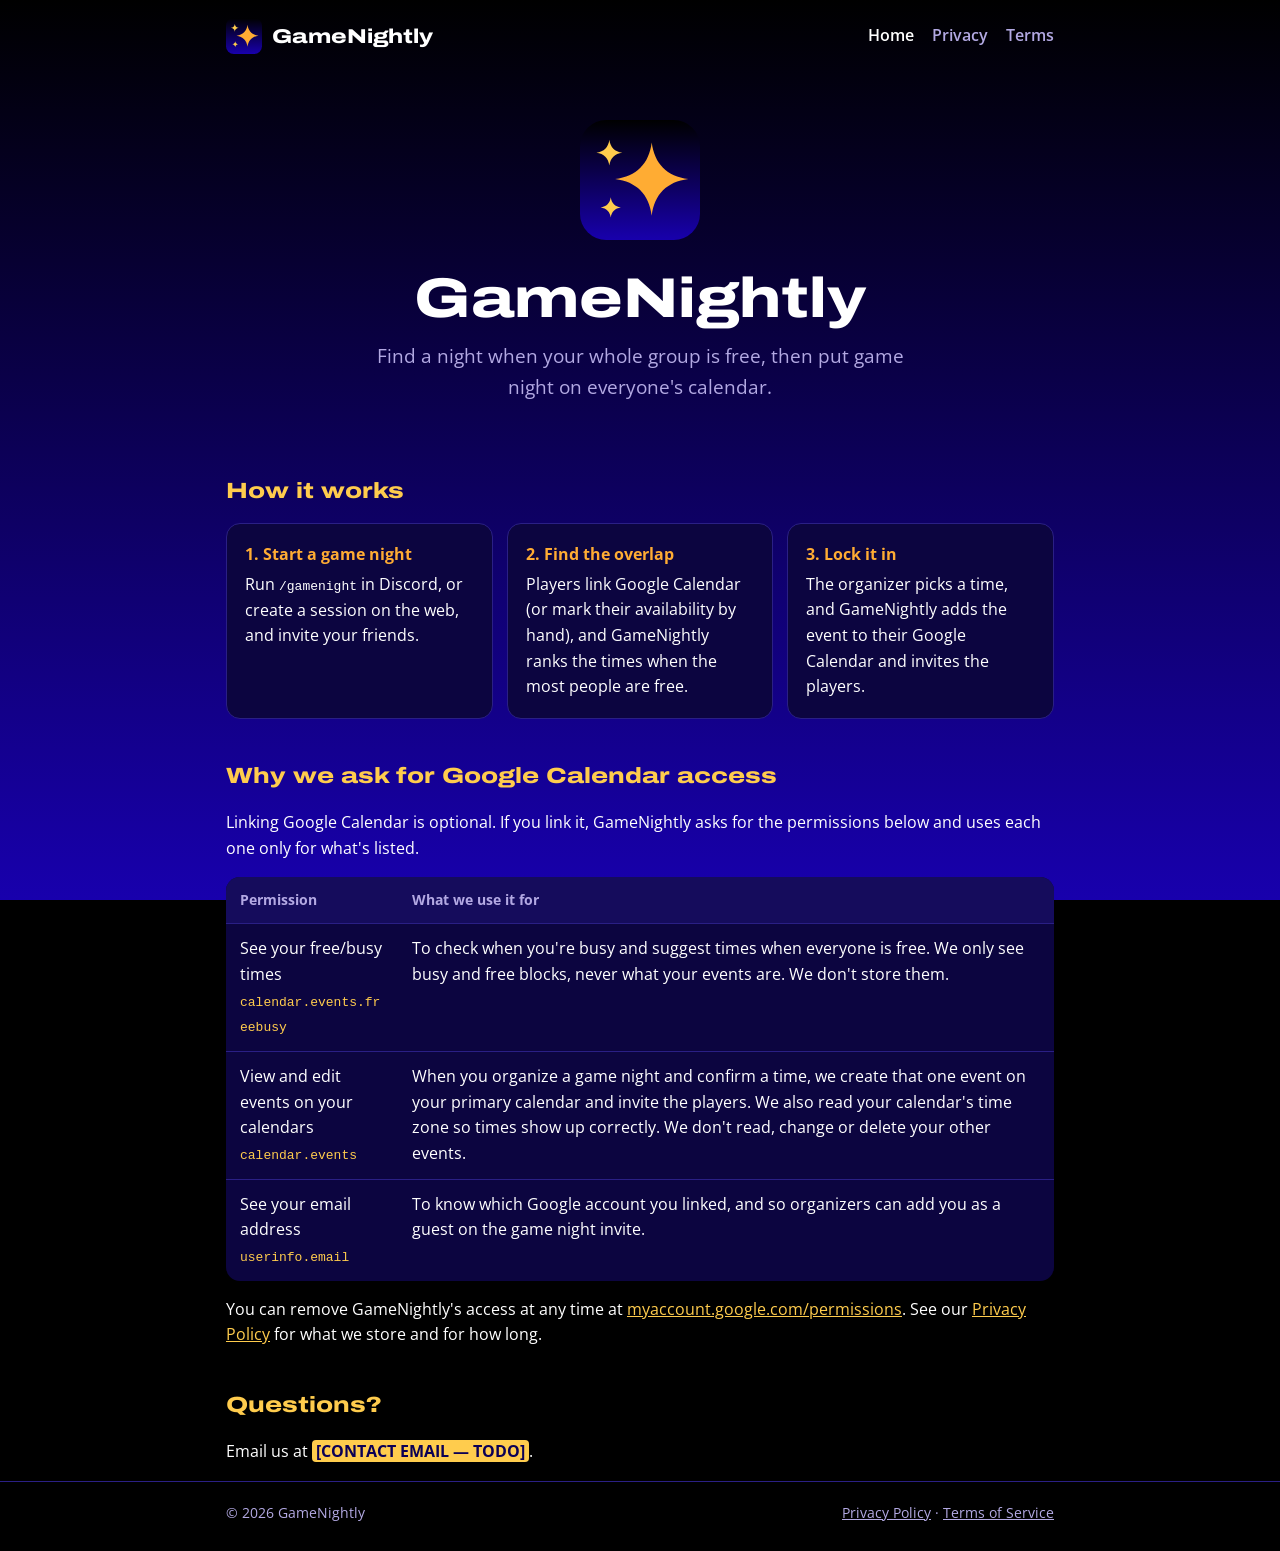
==== index.html @ 2a44a175 "GameNightly public site: homepage, privacy policy, terms, logo Addresses ryanhockstad/gamenight#2, #" ====
<!doctype html>
<html lang="en">
<head>
  <meta charset="utf-8" />
  <meta name="viewport" content="width=device-width, initial-scale=1" />
  <title>GameNightly</title>
  <meta name="description" content="GameNightly finds a night your group is free and puts game night on everyone's calendar." />
  <link rel="icon" type="image/svg+xml" href="favicon.svg" />
  <link rel="preconnect" href="https://fonts.googleapis.com" />
  <link rel="preconnect" href="https://fonts.gstatic.com" crossorigin />
  <link href="https://fonts.googleapis.com/css2?family=Archivo:wdth,wght@125,800&family=Open+Sans:wght@400;600;700&display=swap" rel="stylesheet" />
  <link rel="stylesheet" href="styles.css" />
</head>
<body>
  <header class="site-header">
    <div class="wrap">
      <a class="brand" href="./"><img src="assets/logo.svg" alt="" /><span>GameNightly</span></a>
      <nav><a href="./" aria-current="page">Home</a><a href="privacy.html">Privacy</a><a href="terms.html">Terms</a></nav>
    </div>
  </header>

  <main class="wrap">
    <div class="hero">
      <img src="assets/logo.svg" alt="GameNightly logo" />
      <h1>GameNightly</h1>
      <p>Find a night when your whole group is free, then put game night on everyone's calendar.</p>
    </div>

    <section>
      <h2>How it works</h2>
      <ol class="steps">
        <li><b>1. Start a game night</b>Run <code>/gamenight</code> in Discord, or create a session on the web, and invite your friends.</li>
        <li><b>2. Find the overlap</b>Players link Google Calendar (or mark their availability by hand), and GameNightly ranks the times when the most people are free.</li>
        <li><b>3. Lock it in</b>The organizer picks a time, and GameNightly adds the event to their Google Calendar and invites the players.</li>
      </ol>
    </section>

    <section>
      <h2>Why we ask for Google Calendar access</h2>
      <p>Linking Google Calendar is optional. If you link it, GameNightly asks for the permissions below and uses each one only for what's listed.</p>
      <table class="scopes">
        <thead><tr><th>Permission</th><th>What we use it for</th></tr></thead>
        <tbody>
          <tr>
            <td>See your free/busy times<br /><code>calendar.events.freebusy</code></td>
            <td>To check when you're busy and suggest times when everyone is free. We only see busy and free blocks, never what your events are. We don't store them.</td>
          </tr>
          <tr>
            <td>View and edit events on your calendars<br /><code>calendar.events</code></td>
            <td>When you organize a game night and confirm a time, we create that one event on your primary calendar and invite the players. We also read your calendar's time zone so times show up correctly. We don't read, change or delete your other events.</td>
          </tr>
          <tr>
            <td>See your email address<br /><code>userinfo.email</code></td>
            <td>To know which Google account you linked, and so organizers can add you as a guest on the game night invite.</td>
          </tr>
        </tbody>
      </table>
      <p>You can remove GameNightly's access at any time at <a href="https://myaccount.google.com/permissions">myaccount.google.com/permissions</a>. See our <a href="privacy.html">Privacy Policy</a> for what we store and for how long.</p>
    </section>

    <section>
      <h2>Questions?</h2>
      <p>Email us at <span class="todo">[CONTACT EMAIL — TODO]</span>.</p>
    </section>
  </main>

  <footer class="site-footer">
    <div class="wrap">
      <span>© 2026 GameNightly</span>
      <span><a href="privacy.html">Privacy Policy</a> · <a href="terms.html">Terms of Service</a></span>
    </div>
  </footer>
</body>
</html>
---- styles.css ----
/* Brand tokens match gamenight/web/src/styles.css (GameNightly web app). */
:root {
  --night-top: #000000;
  --night-bottom: #1800ad;
  --purple: #8c52ff;
  --orange: #ffac33;
  --yellow: #ffcc4d;
  --surface: #0c0540;
  --surface-2: #150c5c;
  --border: #2a1f85;
  --text: #ffffff;
  --muted: #b3a9e3;
  --ink: #0c0055;
  --radius: 14px;
  --font-display: "Archivo", "Arial Black", sans-serif;
  --font-body: "Open Sans", ui-sans-serif, system-ui, -apple-system, "Segoe UI", sans-serif;

  color-scheme: dark;
  font-family: var(--font-body);
  color: var(--text);
  line-height: 1.6;
  -webkit-font-smoothing: antialiased;
}

* { box-sizing: border-box; }

body {
  margin: 0;
  min-height: 100vh;
  display: flex;
  flex-direction: column;
  background: linear-gradient(180deg, var(--night-top) 0%, var(--night-bottom) 100%) fixed;
  background-color: var(--night-top);
}

a { color: var(--yellow); }
a:hover { color: var(--orange); }

.wrap { width: 100%; max-width: 860px; margin: 0 auto; padding: 0 16px; }

/* Header / footer */
.site-header { padding: 18px 0; }
.site-header .wrap { display: flex; align-items: center; justify-content: space-between; gap: 16px; flex-wrap: wrap; }
.brand { display: flex; align-items: center; gap: 10px; text-decoration: none; color: var(--text); }
.brand img { width: 36px; height: 36px; }
.brand span, h1, h2 { font-family: var(--font-display); font-stretch: 125%; font-weight: 800; }
.brand span { font-size: 20px; }
nav { display: flex; gap: 18px; }
nav a { color: var(--muted); text-decoration: none; font-weight: 600; }
nav a:hover, nav a[aria-current="page"] { color: var(--text); }

main { flex: 1; padding-bottom: 48px; }

.site-footer { border-top: 1px solid var(--border); padding: 20px 0 28px; color: var(--muted); font-size: 14px; }
.site-footer .wrap { display: flex; justify-content: space-between; gap: 12px; flex-wrap: wrap; }
.site-footer a { color: var(--muted); }

/* Home */
.hero { text-align: center; padding: 48px 0 32px; }
.hero img { width: 120px; height: 120px; }
.hero h1 { font-size: clamp(34px, 8vw, 56px); line-height: 1.1; margin: 20px 0 12px; }
.hero p { font-size: 19px; color: var(--muted); max-width: 560px; margin: 0 auto; }

section { margin-top: 40px; }
h2 { font-size: 22px; margin: 0 0 14px; color: var(--yellow); }

.steps { list-style: none; padding: 0; margin: 0; display: grid; grid-template-columns: 1fr; gap: 14px; }
@media (min-width: 720px) { .steps { grid-template-columns: repeat(3, 1fr); } }
.steps li, .card { background: var(--surface); border: 1px solid var(--border); border-radius: var(--radius); padding: 18px; }
.steps b { display: block; color: var(--orange); margin-bottom: 4px; }

.scopes { width: 100%; border-collapse: collapse; background: var(--surface); border-radius: var(--radius); overflow: hidden; }
.scopes th, .scopes td { text-align: left; vertical-align: top; padding: 12px 14px; border-bottom: 1px solid var(--border); }
.scopes th { background: var(--surface-2); font-size: 14px; color: var(--muted); }
.scopes tr:last-child td { border-bottom: 0; }
.scopes code { font-size: 13px; color: var(--yellow); overflow-wrap: anywhere; }

@media (max-width: 600px) {
  .scopes thead { display: none; }
  .scopes tr { display: block; border-bottom: 1px solid var(--border); }
  .scopes td { display: block; border: 0; padding: 6px 14px; }
  .scopes td:first-child { padding-top: 14px; }
  .scopes td:last-child { padding-bottom: 14px; }
}

/* Legal pages */
.doc h1 { font-size: clamp(28px, 6vw, 40px); margin: 28px 0 4px; }
.doc .meta { color: var(--muted); margin: 0 0 24px; }
.doc h2 { font-size: 19px; margin-top: 32px; }
.doc li { margin-bottom: 6px; }
.callout { background: var(--surface-2); border-left: 4px solid var(--orange); border-radius: 8px; padding: 14px 16px; }
.todo { background: var(--yellow); color: var(--ink); padding: 0 4px; border-radius: 4px; font-weight: 700; }
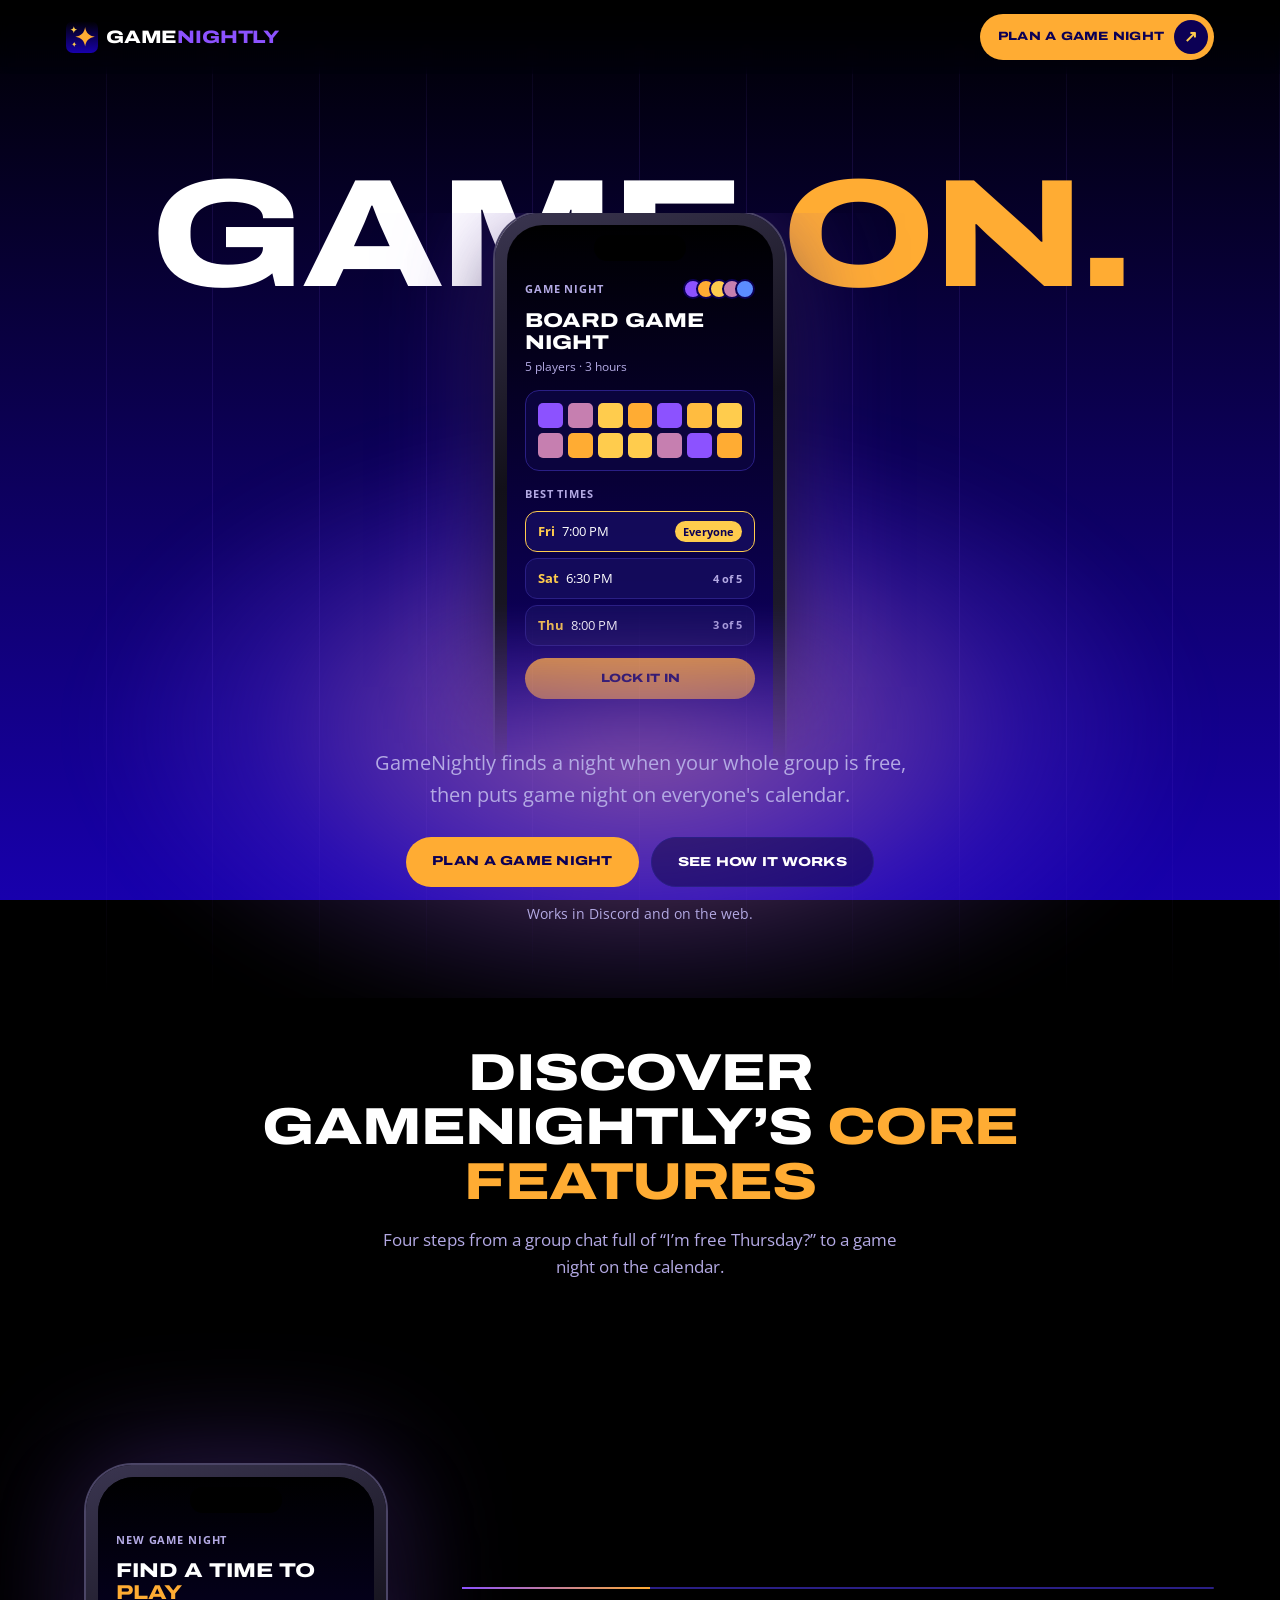
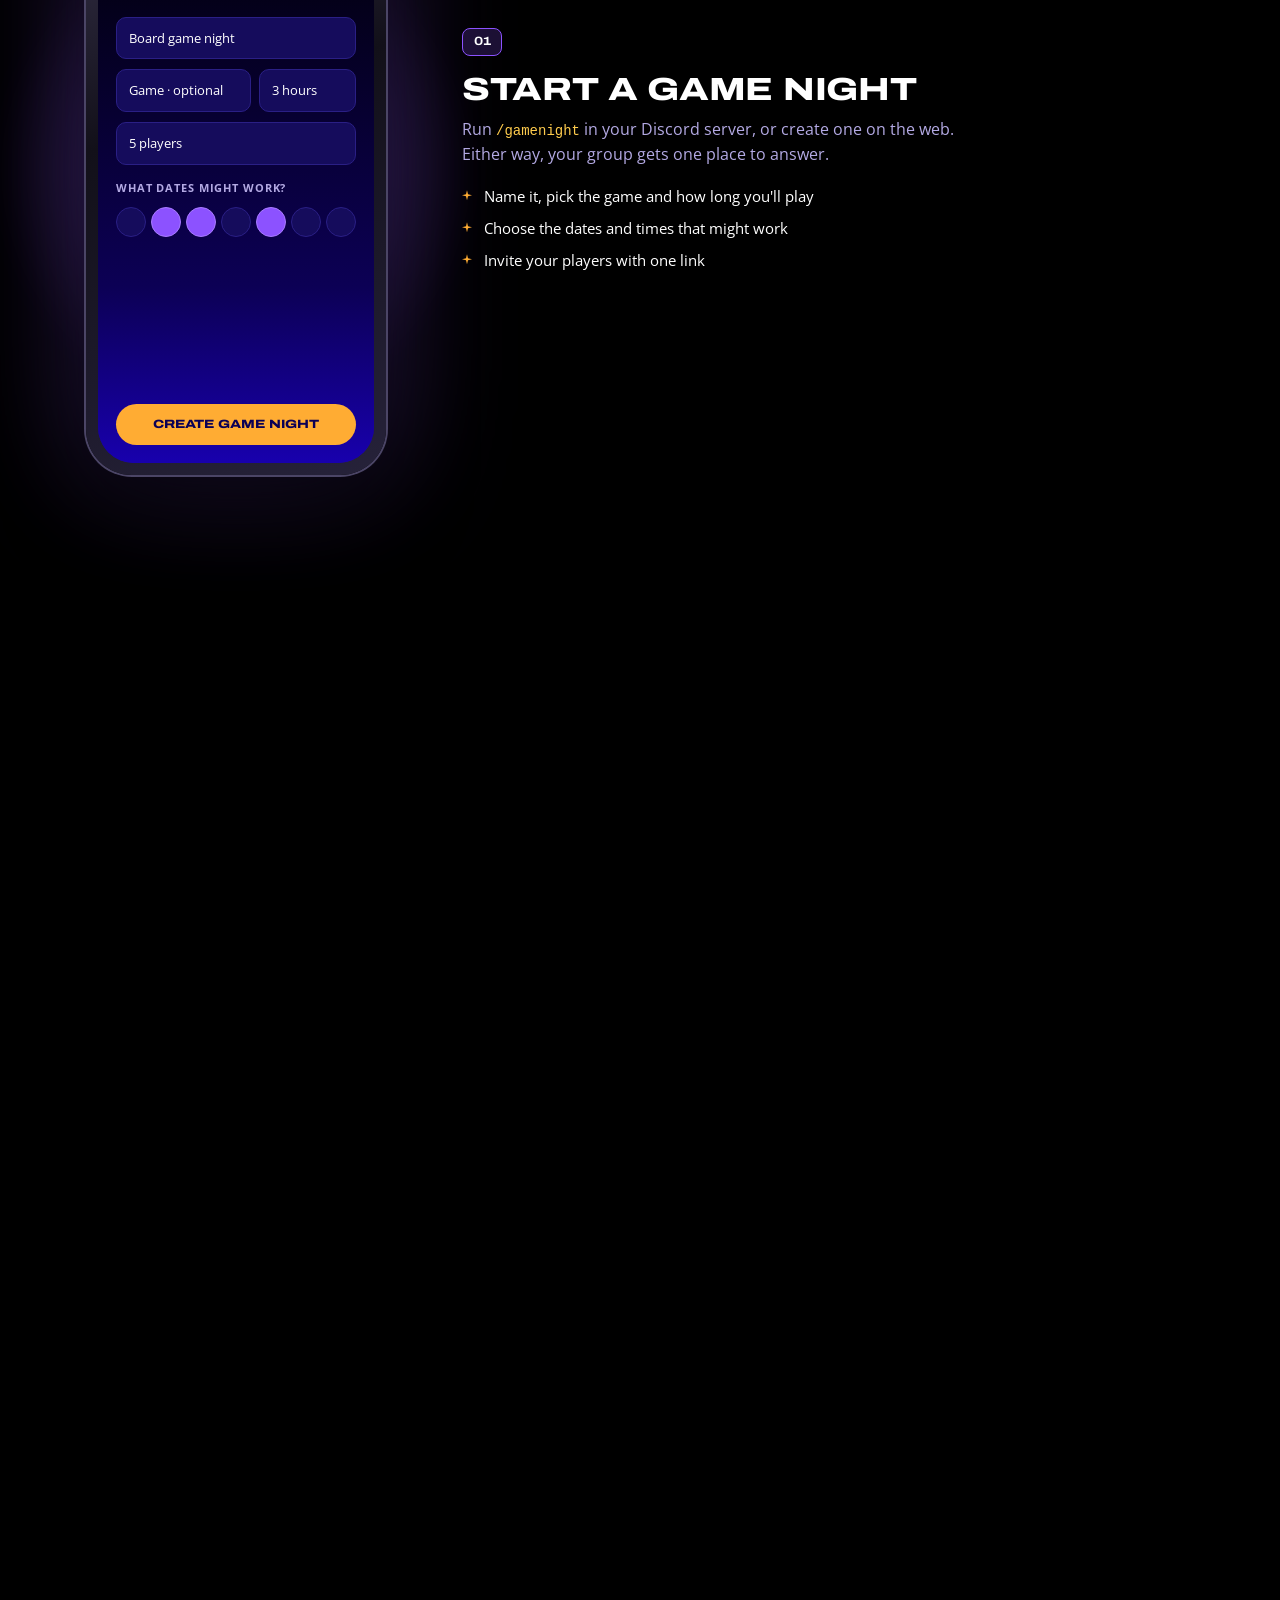
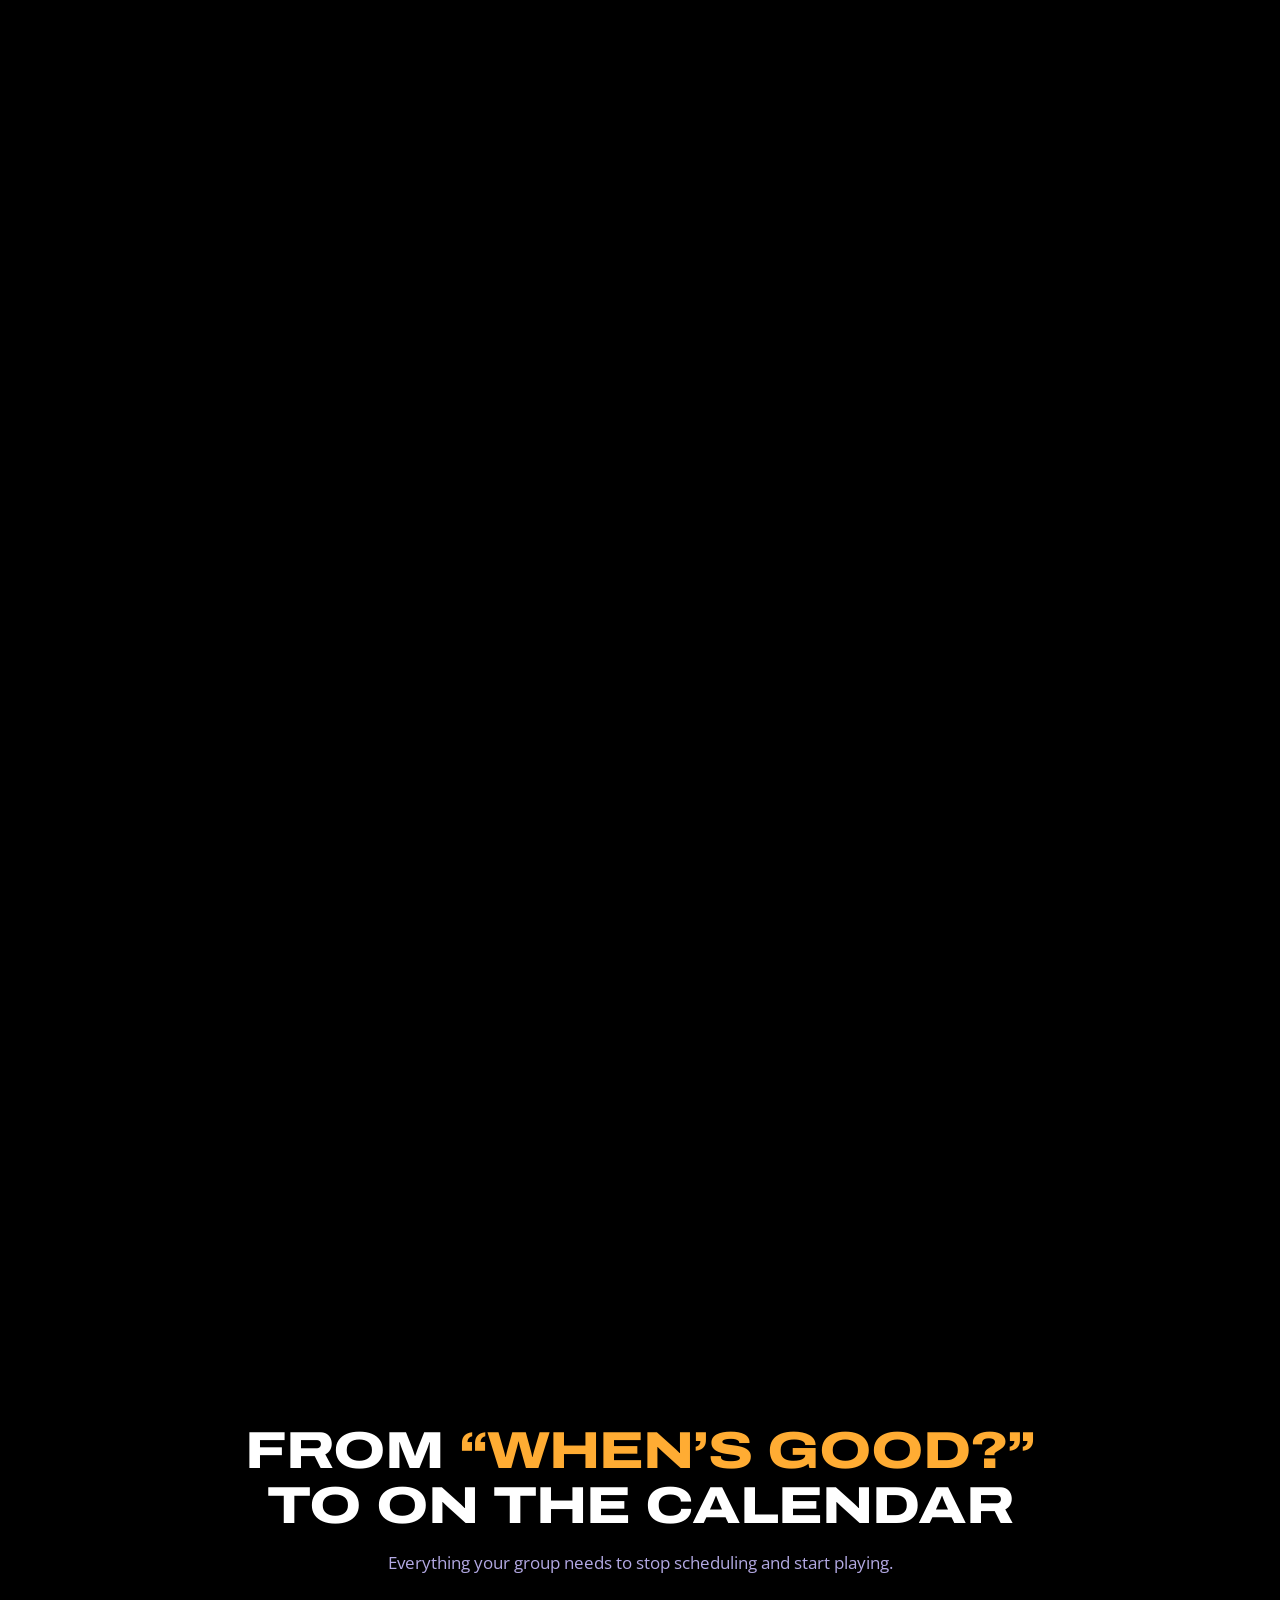
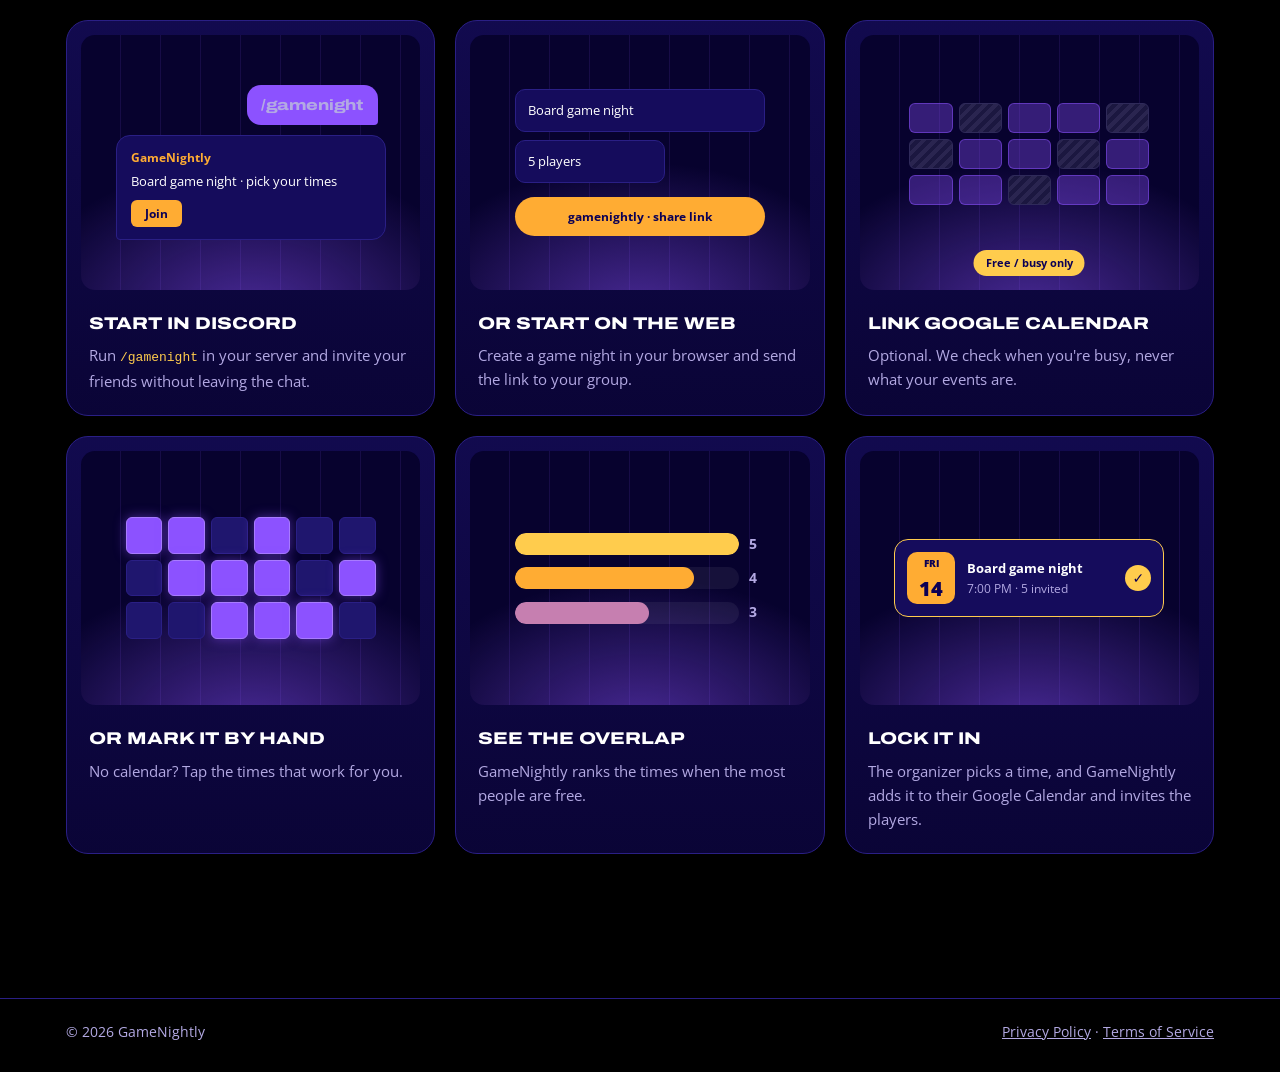
==== commit 4557d0bb: "Redesign homepage after the Novawell template Hero with a scroll-linked phone mockup, a pinned core-" ====
--- a/index.html
+++ b/index.html
@@ -10,65 +10,314 @@
   <link rel="preconnect" href="https://fonts.gstatic.com" crossorigin />
   <link href="https://fonts.googleapis.com/css2?family=Archivo:wdth,wght@125,800&family=Open+Sans:wght@400;600;700&display=swap" rel="stylesheet" />
   <link rel="stylesheet" href="styles.css" />
+  <link rel="stylesheet" href="home.css" />
 </head>
-<body>
-  <header class="site-header">
-    <div class="wrap">
-      <a class="brand" href="./"><img src="assets/logo.svg" alt="" /><span>GameNightly</span></a>
-      <nav><a href="./" aria-current="page">Home</a><a href="privacy.html">Privacy</a><a href="terms.html">Terms</a></nav>
+<body class="home">
+  <header class="home-header">
+    <div class="home-wrap">
+      <a class="home-brand" href="./" aria-label="GameNightly home">
+        <img src="assets/logo.svg" alt="" />
+        <span>Game<span class="brand-night">Nightly</span></span>
+      </a>
+      <a class="cta" href="https://gamenightly.aaglidd.workers.dev">
+        Plan a game night
+        <span class="cta-arrow" aria-hidden="true">↗</span>
+      </a>
     </div>
   </header>
 
-  <main class="wrap">
-    <div class="hero">
-      <img src="assets/logo.svg" alt="GameNightly logo" />
-      <h1>GameNightly</h1>
-      <p>Find a night when your whole group is free, then put game night on everyone's calendar.</p>
-    </div>
-
-    <section>
-      <h2>How it works</h2>
-      <ol class="steps">
-        <li><b>1. Start a game night</b>Run <code>/gamenight</code> in Discord, or create a session on the web, and invite your friends.</li>
-        <li><b>2. Find the overlap</b>Players link Google Calendar (or mark their availability by hand), and GameNightly ranks the times when the most people are free.</li>
-        <li><b>3. Lock it in</b>The organizer picks a time, and GameNightly adds the event to their Google Calendar and invites the players.</li>
-      </ol>
+  <main>
+    <!-- Hero -->
+    <section class="hero" aria-labelledby="hero-title">
+      <div class="hero-lines" aria-hidden="true"></div>
+      <div class="hero-glow" aria-hidden="true"></div>
+
+      <h1 id="hero-title" class="hero-title">Game <span>On.</span></h1>
+
+      <div class="phone-stage">
+        <div class="phone" role="img" aria-label="GameNightly on a phone, showing the best times for a game night ranked by who's free">
+          <div class="phone-notch"></div>
+          <div class="phone-screen">
+            <div class="app-top">
+              <span class="app-kicker">Game night</span>
+              <span class="app-avatars"><i></i><i></i><i></i><i></i><i></i></span>
+            </div>
+            <p class="app-title">Board game night</p>
+            <p class="app-sub">5 players · 3 hours</p>
+
+            <div class="app-heat">
+              <span style="--c:#8c52ff"></span><span style="--c:#c67fb0"></span><span style="--c:#ffcc4d"></span><span style="--c:#ffac33"></span><span style="--c:#8c52ff"></span><span style="--c:#ffbc40"></span><span style="--c:#ffcc4d"></span>
+              <span style="--c:#c67fb0"></span><span style="--c:#ffac33"></span><span style="--c:#ffcc4d"></span><span style="--c:#ffcc4d"></span><span style="--c:#c67fb0"></span><span style="--c:#8c52ff"></span><span style="--c:#ffac33"></span>
+            </div>
+
+            <p class="app-label">Best times</p>
+            <ul class="app-times">
+              <li class="best"><span><b>Fri</b> 7:00 PM</span><em>Everyone</em></li>
+              <li><span><b>Sat</b> 6:30 PM</span><em>4 of 5</em></li>
+              <li><span><b>Thu</b> 8:00 PM</span><em>3 of 5</em></li>
+            </ul>
+            <span class="app-btn">Lock it in</span>
+          </div>
+        </div>
+      </div>
+
+      <div class="hero-copy">
+        <p>GameNightly finds a night when your whole group is free, then puts game night on everyone's calendar.</p>
+        <div class="hero-actions">
+          <a class="btn-pill btn-solid" href="https://gamenightly.aaglidd.workers.dev">Plan a game night</a>
+          <a class="btn-pill btn-ghost" href="#how">See how it works</a>
+        </div>
+        <p class="hero-note">Works in Discord and on the web.</p>
+      </div>
     </section>
 
-    <section>
-      <h2>Why we ask for Google Calendar access</h2>
-      <p>Linking Google Calendar is optional. If you link it, GameNightly asks for the permissions below and uses each one only for what's listed.</p>
-      <table class="scopes">
-        <thead><tr><th>Permission</th><th>What we use it for</th></tr></thead>
-        <tbody>
-          <tr>
-            <td>See your free/busy times<br /><code>calendar.events.freebusy</code></td>
-            <td>To check when you're busy and suggest times when everyone is free. We only see busy and free blocks, never what your events are. We don't store them.</td>
-          </tr>
-          <tr>
-            <td>View and edit events on your calendars<br /><code>calendar.events</code></td>
-            <td>When you organize a game night and confirm a time, we create that one event on your primary calendar and invite the players. We also read your calendar's time zone so times show up correctly. We don't read, change or delete your other events.</td>
-          </tr>
-          <tr>
-            <td>See your email address<br /><code>userinfo.email</code></td>
-            <td>To know which Google account you linked, and so organizers can add you as a guest on the game night invite.</td>
-          </tr>
-        </tbody>
-      </table>
-      <p>You can remove GameNightly's access at any time at <a href="https://myaccount.google.com/permissions">myaccount.google.com/permissions</a>. See our <a href="privacy.html">Privacy Policy</a> for what we store and for how long.</p>
+    <!-- Horizontal scroll: core features -->
+    <section class="core" id="how" aria-labelledby="core-title">
+      <div class="home-wrap core-head">
+        <h2 id="core-title" class="core-title">Discover GameNightly’s <span>core features</span></h2>
+        <p class="core-sub">Four steps from a group chat full of “I’m free Thursday?” to a game night on the calendar.</p>
+      </div>
+
+      <div class="core-pin">
+        <div class="home-wrap core-stage">
+          <div class="core-phone" aria-hidden="true">
+            <div class="phone phone-sm">
+              <div class="phone-notch"></div>
+              <div class="phone-screen core-screens">
+                <!-- 1: start -->
+                <div class="core-screen" data-i="0">
+                  <span class="app-kicker">New game night</span>
+                  <p class="app-title">Find a time to <span class="accent">play</span></p>
+                  <span class="mini-field">Board game night</span>
+                  <div class="screen-row"><span class="mini-field">Game · optional</span><span class="mini-field">3 hours</span></div>
+                  <span class="mini-field">5 players</span>
+                  <p class="app-label">What dates might work?</p>
+                  <div class="screen-dates"><i></i><i class="on"></i><i class="on"></i><i></i><i class="on"></i><i></i><i></i></div>
+                  <span class="app-btn">Create game night</span>
+                </div>
+                <!-- 2: overlap -->
+                <div class="core-screen" data-i="1">
+                  <span class="app-kicker">Your availability</span>
+                  <p class="app-title">When are you free?</p>
+                  <span class="screen-linked">✓ Google Calendar linked</span>
+                  <div class="mini-grid screen-grid">
+                    <span class="on"></span><span class="on"></span><span></span><span class="on"></span><span></span>
+                    <span></span><span class="on"></span><span class="on"></span><span class="on"></span><span></span>
+                    <span></span><span></span><span class="on"></span><span class="on"></span><span class="on"></span>
+                    <span class="on"></span><span></span><span class="on"></span><span></span><span class="on"></span>
+                    <span class="on"></span><span class="on"></span><span></span><span></span><span class="on"></span>
+                  </div>
+                  <p class="app-sub">Busy blocks come from your calendar. Tap to change any time.</p>
+                </div>
+                <!-- 3: best times -->
+                <div class="core-screen" data-i="2">
+                  <span class="app-kicker">Board game night</span>
+                  <p class="app-title">Best times</p>
+                  <div class="app-heat">
+                    <span style="--c:#8c52ff"></span><span style="--c:#c67fb0"></span><span style="--c:#ffcc4d"></span><span style="--c:#ffac33"></span><span style="--c:#8c52ff"></span><span style="--c:#ffbc40"></span><span style="--c:#ffcc4d"></span>
+                  </div>
+                  <ul class="app-times">
+                    <li class="best"><span><b>Fri</b> 7:00 PM</span><em>Everyone</em></li>
+                    <li><span><b>Sat</b> 6:30 PM</span><em>4 of 5</em></li>
+                    <li><span><b>Thu</b> 8:00 PM</span><em>3 of 5</em></li>
+                    <li><span><b>Sun</b> 2:00 PM</span><em>3 of 5</em></li>
+                  </ul>
+                </div>
+                <!-- 4: lock it in -->
+                <div class="core-screen" data-i="3">
+                  <span class="app-kicker">Confirmed</span>
+                  <p class="app-title">Game night is <span class="accent">on</span></p>
+                  <div class="mini-invite">
+                    <span class="invite-day"><small>Fri</small>14</span>
+                    <span class="invite-body"><b>Board game night</b>7:00 PM · 3 hours</span>
+                  </div>
+                  <ul class="screen-guests">
+                    <li><i style="--c:#8c52ff"></i>Organizer<em>Going</em></li>
+                    <li><i style="--c:#ffac33"></i>Player 2<em>Invited</em></li>
+                    <li><i style="--c:#ffcc4d"></i>Player 3<em>Invited</em></li>
+                    <li><i style="--c:#c67fb0"></i>Player 4<em>Invited</em></li>
+                  </ul>
+                  <span class="app-btn">✓ Added to Google Calendar</span>
+                </div>
+              </div>
+            </div>
+          </div>
+
+          <div class="core-cards">
+            <div class="core-progress" aria-hidden="true"><span></span></div>
+            <ol class="core-track">
+              <li class="core-card">
+                <span class="core-num">01</span>
+                <h3>Start a game night</h3>
+                <p>Run <code>/gamenight</code> in your Discord server, or create one on the web. Either way, your group gets one place to answer.</p>
+                <ul>
+                  <li>Name it, pick the game and how long you'll play</li>
+                  <li>Choose the dates and times that might work</li>
+                  <li>Invite your players with one link</li>
+                </ul>
+              </li>
+              <li class="core-card">
+                <span class="core-num">02</span>
+                <h3>Find the overlap</h3>
+                <p>Players link Google Calendar or mark their availability by hand. Nobody has to compare screenshots of their week.</p>
+                <ul>
+                  <li>Linking Google Calendar is optional</li>
+                  <li>We only see free and busy blocks, never your events</li>
+                  <li>Rather not link? Tap the times that work for you</li>
+                </ul>
+              </li>
+              <li class="core-card">
+                <span class="core-num">03</span>
+                <h3>See the best times</h3>
+                <p>GameNightly ranks every time by how many people are free, so the best night is right at the top.</p>
+                <ul>
+                  <li>The heat map runs from purple (just you) to gold (everyone)</li>
+                  <li>Times with the most players rise to the top</li>
+                  <li>See who's free or busy at each time</li>
+                </ul>
+              </li>
+              <li class="core-card">
+                <span class="core-num">04</span>
+                <h3>Lock it in</h3>
+                <p>The organizer picks a time, and GameNightly adds the event to their Google Calendar and invites the players.</p>
+                <ul>
+                  <li>One event on the organizer's calendar</li>
+                  <li>Players get a calendar invite</li>
+                  <li>Then all that's left is to play</li>
+                </ul>
+                <div class="core-actions">
+                  <a class="btn-pill btn-solid" href="https://gamenightly.aaglidd.workers.dev">Plan a game night</a>
+                </div>
+              </li>
+            </ol>
+          </div>
+        </div>
+      </div>
     </section>
 
-    <section>
-      <h2>Questions?</h2>
-      <p>Email us at <span class="todo">[CONTACT EMAIL — TODO]</span>.</p>
+    <!-- Product cards -->
+    <section class="features home-wrap" id="features" aria-labelledby="features-title">
+      <h2 id="features-title" class="features-title">From <span>“when’s good?”</span> to on the calendar</h2>
+      <p class="features-sub">Everything your group needs to stop scheduling and start playing.</p>
+
+      <div class="product-grid">
+        <article class="product">
+          <div class="product-art art-discord" aria-hidden="true">
+            <div class="chat">
+              <p class="chat-cmd">/gamenight</p>
+              <div class="chat-bot">
+                <span class="chat-name">GameNightly</span>
+                <span>Board game night · pick your times</span>
+                <span class="chat-chip">Join</span>
+              </div>
+            </div>
+          </div>
+          <h3>Start in Discord</h3>
+          <p>Run <code>/gamenight</code> in your server and invite your friends without leaving the chat.</p>
+        </article>
+
+        <article class="product">
+          <div class="product-art art-web" aria-hidden="true">
+            <div class="mini-form">
+              <span class="mini-field">Board game night</span>
+              <span class="mini-field short">5 players</span>
+              <span class="mini-link">gamenightly · share link</span>
+            </div>
+          </div>
+          <h3>Or start on the web</h3>
+          <p>Create a game night in your browser and send the link to your group.</p>
+        </article>
+
+        <article class="product">
+          <div class="product-art art-cal" aria-hidden="true">
+            <div class="mini-cal">
+              <span></span><span class="busy"></span><span></span><span></span><span class="busy"></span>
+              <span class="busy"></span><span></span><span></span><span class="busy"></span><span></span>
+              <span></span><span></span><span class="busy"></span><span></span><span></span>
+            </div>
+            <span class="art-tag">Free / busy only</span>
+          </div>
+          <h3>Link Google Calendar</h3>
+          <p>Optional. We check when you're busy, never what your events are.</p>
+        </article>
+
+        <article class="product">
+          <div class="product-art art-grid" aria-hidden="true">
+            <div class="mini-grid">
+              <span class="on"></span><span class="on"></span><span></span><span class="on"></span><span></span><span></span>
+              <span></span><span class="on"></span><span class="on"></span><span class="on"></span><span></span><span class="on"></span>
+              <span></span><span></span><span class="on"></span><span class="on"></span><span class="on"></span><span></span>
+            </div>
+          </div>
+          <h3>Or mark it by hand</h3>
+          <p>No calendar? Tap the times that work for you.</p>
+        </article>
+
+        <article class="product">
+          <div class="product-art art-rank" aria-hidden="true">
+            <ul class="mini-rank">
+              <li><span style="--w:100%;--c:#ffcc4d"></span><b>5</b></li>
+              <li><span style="--w:80%;--c:#ffac33"></span><b>4</b></li>
+              <li><span style="--w:60%;--c:#c67fb0"></span><b>3</b></li>
+            </ul>
+          </div>
+          <h3>See the overlap</h3>
+          <p>GameNightly ranks the times when the most people are free.</p>
+        </article>
+
+        <article class="product">
+          <div class="product-art art-invite" aria-hidden="true">
+            <div class="mini-invite">
+              <span class="invite-day"><small>Fri</small>14</span>
+              <span class="invite-body"><b>Board game night</b>7:00 PM · 5 invited</span>
+              <span class="invite-check">✓</span>
+            </div>
+          </div>
+          <h3>Lock it in</h3>
+          <p>The organizer picks a time, and GameNightly adds it to their Google Calendar and invites the players.</p>
+        </article>
+      </div>
     </section>
   </main>
 
-  <footer class="site-footer">
-    <div class="wrap">
+  <footer class="home-footer">
+    <div class="home-wrap">
       <span>© 2026 GameNightly</span>
       <span><a href="privacy.html">Privacy Policy</a> · <a href="terms.html">Terms of Service</a></span>
     </div>
   </footer>
+
+  <script>
+    (function () {
+      if (window.matchMedia("(prefers-reduced-motion: reduce)").matches) return;
+      var clamp = function (v) { return Math.min(1, Math.max(0, v)); };
+      var hero = document.querySelector(".hero");
+      var core = document.querySelector(".core-pin");
+      var screens = document.querySelectorAll(".core-screen");
+      var cards = document.querySelectorAll(".core-card");
+      var pinned = window.matchMedia("(min-width: 900px)");
+      var ticking = false;
+
+      function update() {
+        ticking = false;
+        // Hero: the phone starts over the headline and drops back as you scroll.
+        hero.style.setProperty("--p", clamp(window.scrollY / (hero.offsetHeight * 0.5)).toFixed(3));
+
+        // Core features: scrolling down slides the cards sideways and swaps the phone screen.
+        if (!pinned.matches) return;
+        var r = core.getBoundingClientRect();
+        var cp = clamp(-r.top / (core.offsetHeight - window.innerHeight));
+        core.style.setProperty("--cp", cp.toFixed(4));
+        var active = Math.round(cp * (cards.length - 1));
+        cards.forEach(function (c, i) { c.classList.toggle("is-active", i === active); });
+        screens.forEach(function (s, i) { s.classList.toggle("is-past", i < active); s.classList.toggle("is-active", i === active); });
+      }
+      function onScroll() { if (!ticking) { ticking = true; requestAnimationFrame(update); } }
+      window.addEventListener("scroll", onScroll, { passive: true });
+      window.addEventListener("resize", onScroll);
+      document.documentElement.classList.add("js-motion");
+      update();
+    })();
+  </script>
 </body>
 </html>
--- a/styles.css
+++ b/styles.css
@@ -55,33 +55,7 @@
 .site-footer .wrap { display: flex; justify-content: space-between; gap: 12px; flex-wrap: wrap; }
 .site-footer a { color: var(--muted); }
 
-/* Home */
-.hero { text-align: center; padding: 48px 0 32px; }
-.hero img { width: 120px; height: 120px; }
-.hero h1 { font-size: clamp(34px, 8vw, 56px); line-height: 1.1; margin: 20px 0 12px; }
-.hero p { font-size: 19px; color: var(--muted); max-width: 560px; margin: 0 auto; }
-
-section { margin-top: 40px; }
 h2 { font-size: 22px; margin: 0 0 14px; color: var(--yellow); }
-
-.steps { list-style: none; padding: 0; margin: 0; display: grid; grid-template-columns: 1fr; gap: 14px; }
-@media (min-width: 720px) { .steps { grid-template-columns: repeat(3, 1fr); } }
-.steps li, .card { background: var(--surface); border: 1px solid var(--border); border-radius: var(--radius); padding: 18px; }
-.steps b { display: block; color: var(--orange); margin-bottom: 4px; }
-
-.scopes { width: 100%; border-collapse: collapse; background: var(--surface); border-radius: var(--radius); overflow: hidden; }
-.scopes th, .scopes td { text-align: left; vertical-align: top; padding: 12px 14px; border-bottom: 1px solid var(--border); }
-.scopes th { background: var(--surface-2); font-size: 14px; color: var(--muted); }
-.scopes tr:last-child td { border-bottom: 0; }
-.scopes code { font-size: 13px; color: var(--yellow); overflow-wrap: anywhere; }
-
-@media (max-width: 600px) {
-  .scopes thead { display: none; }
-  .scopes tr { display: block; border-bottom: 1px solid var(--border); }
-  .scopes td { display: block; border: 0; padding: 6px 14px; }
-  .scopes td:first-child { padding-top: 14px; }
-  .scopes td:last-child { padding-bottom: 14px; }
-}
 
 /* Legal pages */
 .doc h1 { font-size: clamp(28px, 6vw, 40px); margin: 28px 0 4px; }
--- a/home.css
+++ b/home.css
@@ -0,0 +1,316 @@
+/* Homepage only. Layout after the Novawell template; colors, type and wordmark
+   from the GameNightly web app (tokens live in styles.css). */
+
+.home {
+  --h-size: clamp(40px, 12vw, 200px);
+  --line: rgba(140, 82, 255, 0.12);
+  overflow-x: clip;
+}
+
+.home-wrap { width: 100%; max-width: 1180px; margin: 0 auto; padding: 0 16px; }
+
+.home h1, .home h2, .home h3, .home-brand, .cta, .btn-pill, .core-num, .app-title, .app-btn, .chat-cmd {
+  font-family: var(--font-display);
+  font-stretch: 125%;
+  font-variation-settings: "wdth" 125;
+  font-weight: 800;
+}
+
+/* ---------- header ---------- */
+.home-header {
+  position: fixed; inset: 0 0 auto; z-index: 20;
+  padding: 14px 0;
+  background: linear-gradient(180deg, rgba(0, 0, 0, 0.85), rgba(0, 0, 0, 0));
+  backdrop-filter: blur(6px);
+  -webkit-backdrop-filter: blur(6px);
+}
+.home-header .home-wrap { display: flex; align-items: center; justify-content: space-between; gap: 12px; }
+.home-brand { display: inline-flex; align-items: center; gap: 8px; color: var(--text); text-decoration: none; text-transform: uppercase; font-size: 18px; letter-spacing: -0.01em; }
+.home-brand img { width: 32px; height: 32px; }
+.brand-night { color: var(--purple); }
+
+.cta {
+  display: inline-flex; align-items: center; gap: 10px;
+  padding: 6px 6px 6px 18px; border-radius: 999px;
+  background: var(--orange); color: var(--ink);
+  text-decoration: none; text-transform: uppercase; font-size: 12px; letter-spacing: 0.02em;
+  transition: background 0.2s;
+}
+.cta:hover { background: var(--yellow); color: var(--ink); }
+.cta-arrow {
+  display: grid; place-items: center; width: 34px; height: 34px; border-radius: 50%;
+  background: var(--ink); color: var(--yellow); font-size: 16px;
+  transition: transform 0.25s;
+}
+.cta:hover .cta-arrow { transform: rotate(45deg); }
+
+/* ---------- hero ---------- */
+.hero {
+  --p: 0;
+  position: relative; isolation: isolate; overflow: hidden;
+  padding: clamp(110px, 18vh, 170px) 16px 72px;
+  text-align: center;
+}
+.hero-lines {
+  position: absolute; inset: 0; z-index: -2;
+  background: repeating-linear-gradient(90deg, transparent 0 calc(100% / 12 - 1px), var(--line) calc(100% / 12 - 1px) calc(100% / 12));
+  mask-image: linear-gradient(180deg, transparent, #000 15%, #000 70%, transparent);
+  -webkit-mask-image: linear-gradient(180deg, transparent, #000 15%, #000 70%, transparent);
+}
+.hero-glow {
+  position: absolute; z-index: -1;
+  left: 50%; top: 42%; width: min(1100px, 140vw); height: 620px;
+  transform: translateX(-50%);
+  background:
+    radial-gradient(closest-side, rgba(255, 172, 51, 0.28), transparent 70%),
+    radial-gradient(closest-side, rgba(140, 82, 255, 0.55), transparent);
+  filter: blur(30px);
+}
+
+.hero-title {
+  margin: 0; position: relative; z-index: 1;
+  font-size: var(--h-size); line-height: 0.95; letter-spacing: -0.03em;
+  text-transform: uppercase; white-space: nowrap;
+}
+.hero-title span { color: var(--orange); }
+
+/* The phone starts over the headline and drops back as you scroll. */
+.phone-stage {
+  position: relative; z-index: 2;
+  height: clamp(440px, 62vh, 560px);
+  margin-top: calc(var(--h-size) * -0.62);
+  overflow: hidden;
+  mask-image: linear-gradient(180deg, #000 70%, transparent);
+  -webkit-mask-image: linear-gradient(180deg, #000 70%, transparent);
+}
+.phone {
+  position: relative; margin: 0 auto;
+  width: 290px; height: 590px; padding: 12px;
+  border-radius: 46px;
+  background: linear-gradient(160deg, #3a3550, #121019 40%, #26223a);
+  box-shadow: 0 0 0 2px #4b4566, 0 40px 80px rgba(0, 0, 0, 0.6), 0 0 120px rgba(140, 82, 255, 0.35);
+}
+.hero .phone { transform: translateY(calc(var(--p) * 150px)); will-change: transform; }
+.phone-notch { position: absolute; left: 50%; top: 22px; width: 92px; height: 26px; transform: translateX(-50%); border-radius: 20px; background: #000; z-index: 1; }
+.phone-screen {
+  height: 100%; border-radius: 36px; overflow: hidden;
+  padding: 54px 18px 18px; text-align: left;
+  background: linear-gradient(180deg, #000 0%, #0c0055 70%, #1800ad 100%);
+}
+.app-top { display: flex; align-items: center; justify-content: space-between; }
+.app-kicker { font-size: 11px; font-weight: 700; color: var(--muted); text-transform: uppercase; letter-spacing: 0.08em; }
+.app-avatars { display: flex; }
+.app-avatars i { width: 20px; height: 20px; border-radius: 50%; border: 2px solid #0c0055; margin-left: -7px; background: var(--purple); }
+.app-avatars i:nth-child(2) { background: var(--orange); }
+.app-avatars i:nth-child(3) { background: var(--yellow); }
+.app-avatars i:nth-child(4) { background: #c67fb0; }
+.app-avatars i:nth-child(5) { background: #5b8cff; }
+.app-title { margin: 10px 0 0; font-size: 20px; line-height: 1.1; text-transform: uppercase; }
+.app-sub { margin: 4px 0 14px; font-size: 12px; color: var(--muted); }
+.app-heat { display: grid; grid-template-columns: repeat(7, 1fr); gap: 5px; padding: 12px; border-radius: 14px; background: rgba(12, 5, 64, 0.9); border: 1px solid var(--border); }
+.app-heat span { aspect-ratio: 1; border-radius: 5px; background: var(--c); }
+.app-label { margin: 14px 0 8px; font-size: 11px; font-weight: 700; color: var(--muted); text-transform: uppercase; letter-spacing: 0.08em; }
+.app-times { list-style: none; margin: 0; padding: 0; display: grid; gap: 6px; }
+.app-times li { display: flex; justify-content: space-between; align-items: center; padding: 9px 12px; border-radius: 12px; background: rgba(21, 12, 92, 0.9); border: 1px solid var(--border); font-size: 13px; }
+.app-times b { color: var(--yellow); margin-right: 4px; }
+.app-times em { font-style: normal; font-size: 11px; font-weight: 700; color: var(--muted); }
+.app-times li.best { border-color: var(--yellow); }
+.app-times li.best em { background: var(--yellow); color: var(--ink); padding: 2px 8px; border-radius: 999px; }
+.app-btn { display: block; margin-top: 12px; padding: 11px; border-radius: 999px; background: var(--orange); color: var(--ink); text-align: center; text-transform: uppercase; font-size: 12px; }
+
+.hero-copy { position: relative; z-index: 3; max-width: 560px; margin: -24px auto 0; }
+.hero-copy > p:first-child { margin: 0; font-size: clamp(17px, 2.2vw, 20px); color: var(--muted); }
+.hero-actions { display: flex; justify-content: center; gap: 12px; flex-wrap: wrap; margin-top: 26px; }
+.btn-pill {
+  display: inline-block; padding: 14px 26px; border-radius: 999px;
+  text-decoration: none; text-transform: uppercase; font-size: 13px; letter-spacing: 0.02em;
+  transition: background 0.2s, border-color 0.2s, color 0.2s;
+}
+.btn-solid { background: var(--orange); color: var(--ink); }
+.btn-solid:hover { background: var(--yellow); color: var(--ink); }
+.btn-ghost { border: 1px solid var(--border); color: var(--text); background: rgba(12, 5, 64, 0.5); }
+.btn-ghost:hover { border-color: var(--purple); color: var(--text); background: rgba(140, 82, 255, 0.15); }
+.hero-note { margin: 16px 0 0; font-size: 14px; color: var(--muted); }
+
+/* ---------- horizontal scroll: core features ---------- */
+/* Desktop with motion: the stage pins while the page scrolls, and scroll
+   progress (--cp, 0 to 1) slides the card track sideways. Otherwise the
+   cards simply stack. */
+.core { padding-top: 48px; scroll-margin-top: 40px; }
+.core-head { text-align: center; }
+.core-title { color: var(--text); margin: 0 auto; max-width: 760px; text-transform: uppercase; font-size: clamp(28px, 4.6vw, 52px); line-height: 1.05; letter-spacing: -0.02em; }
+.core-title span { color: var(--orange); }
+.core-sub { margin: 16px auto 40px; max-width: 540px; color: var(--muted); font-size: 17px; }
+
+.core-pin { --cp: 0; --n: 4; }
+.core-phone { display: none; }
+.core-track { list-style: none; margin: 0; padding: 0; display: grid; gap: 16px; }
+.core-progress { display: none; }
+
+.core-card {
+  padding: 26px 24px; border-radius: 22px;
+  background: linear-gradient(180deg, rgba(21, 12, 92, 0.85), rgba(12, 5, 64, 0.85));
+  border: 1px solid var(--border);
+}
+.core-num {
+  display: inline-grid; place-items: center; width: 40px; height: 28px; border-radius: 8px;
+  background: rgba(140, 82, 255, 0.2); border: 1px solid var(--purple); color: var(--text);
+  font-size: 12px; font-weight: 700;
+}
+.core-card h3 { margin: 16px 0 10px; font-size: clamp(22px, 2.6vw, 32px); text-transform: uppercase; letter-spacing: -0.01em; line-height: 1.1; }
+.core-card > p { margin: 0 0 16px; color: var(--muted); font-size: 16px; max-width: 520px; }
+.core-card code { font-family: ui-monospace, "SF Mono", Menlo, monospace; font-size: 14px; color: var(--yellow); }
+.core-card ul { margin: 0; padding: 0; list-style: none; display: grid; gap: 8px; }
+.core-card ul li { position: relative; padding-left: 22px; font-size: 15px; }
+.core-card ul li::before {
+  content: ""; position: absolute; left: 0; top: 0.42em; width: 10px; height: 10px; background: var(--orange);
+  clip-path: polygon(50% 0, 60% 40%, 100% 50%, 60% 60%, 50% 100%, 40% 60%, 0 50%, 40% 40%);
+}
+.core-actions { margin-top: 24px; }
+
+@media (min-width: 900px) {
+  .js-motion .core-pin { height: calc(var(--n) * 90vh); }
+  .js-motion .core-stage {
+    position: sticky; top: 0; height: 100vh;
+    display: grid; grid-template-columns: 340px 1fr; gap: 56px; align-items: center;
+  }
+  .js-motion .core-phone { display: block; position: relative; }
+  .js-motion .core-phone::before {
+    content: ""; position: absolute; inset: 10% -20%; z-index: -1;
+    background: radial-gradient(closest-side, rgba(140, 82, 255, 0.45), transparent); filter: blur(20px);
+  }
+
+  .js-motion .core-cards { position: relative; overflow: hidden; padding-top: 32px; }
+  .js-motion .core-progress { display: block; position: absolute; top: 0; left: 0; right: 0; height: 2px; background: var(--border); border-radius: 2px; }
+  .js-motion .core-progress span { display: block; height: 100%; width: 100%; background: linear-gradient(90deg, var(--purple), var(--orange)); transform-origin: left; transform: scaleX(calc(0.25 + var(--cp) * 0.75)); }
+
+  .js-motion .core-track { display: flex; gap: 0; transform: translateX(calc(var(--cp) * (var(--n) - 1) * -100%)); will-change: transform; }
+  .js-motion .core-card {
+    flex: 0 0 100%; padding: 8px 48px 8px 0; border: 0; background: none;
+    opacity: 0.25; transform: perspective(1200px) rotateY(-12deg) scale(0.92); transform-origin: left center;
+    transition: opacity 0.45s, transform 0.45s;
+  }
+  .js-motion .core-card.is-active { opacity: 1; transform: none; }
+}
+
+/* Phone screens: the active one slides up over the last. */
+.phone-sm { width: 300px; height: 610px; margin: 0 auto; }
+.core-screens { position: relative; }
+.core-screen {
+  position: absolute; inset: 0; padding: 54px 18px 18px;
+  display: flex; flex-direction: column; gap: 10px;
+  background: linear-gradient(180deg, #000 0%, #0c0055 70%, #1800ad 100%);
+  transform: translateY(100%); transition: transform 0.55s cubic-bezier(0.2, 0.7, 0.2, 1);
+}
+.core-screen.is-active, .core-screen.is-past { transform: none; }
+.core-screen[data-i="0"] { transform: none; }
+.core-screen .app-title { margin: 0 0 4px; }
+.core-screen .app-label, .core-screen .app-sub { margin: 4px 0 0; }
+.core-screen .app-btn { margin-top: auto; }
+.core-screen .mini-field { display: block; }
+.core-screen .mini-invite, .core-screen .mini-grid { max-width: none; }
+.accent { color: var(--orange); }
+.screen-row { display: grid; grid-template-columns: 1.4fr 1fr; gap: 8px; }
+.screen-dates { display: grid; grid-template-columns: repeat(7, 1fr); gap: 5px; }
+.screen-dates i { aspect-ratio: 1; border-radius: 50%; background: var(--surface-2); border: 1px solid var(--border); }
+.screen-dates i.on { background: var(--purple); border-color: #a87bff; }
+.screen-linked { align-self: flex-start; padding: 4px 12px; border-radius: 999px; background: var(--yellow); color: var(--ink); font-size: 11px; font-weight: 700; }
+.screen-grid { grid-template-columns: repeat(5, 1fr); }
+.screen-guests { list-style: none; margin: 4px 0 0; padding: 0; display: grid; gap: 6px; }
+.screen-guests li { display: flex; align-items: center; gap: 10px; padding: 8px 12px; border-radius: 12px; background: rgba(21, 12, 92, 0.9); border: 1px solid var(--border); font-size: 13px; }
+.screen-guests i { width: 20px; height: 20px; border-radius: 50%; background: var(--c); }
+.screen-guests em { margin-left: auto; font-style: normal; font-size: 11px; font-weight: 700; color: var(--muted); }
+
+/* ---------- product cards ---------- */
+.features { padding-top: 64px; padding-bottom: 96px; }
+.features-title { color: var(--text); margin: 0 auto; max-width: 820px; text-align: center; text-transform: uppercase; font-size: clamp(28px, 4.6vw, 52px); line-height: 1.05; letter-spacing: -0.02em; }
+.features-title span { color: var(--orange); }
+.features-sub { margin: 16px auto 44px; max-width: 520px; text-align: center; color: var(--muted); font-size: 17px; }
+
+.product-grid { display: grid; grid-template-columns: 1fr; gap: 20px; }
+@media (min-width: 640px) { .product-grid { grid-template-columns: repeat(2, 1fr); } }
+@media (min-width: 960px) { .product-grid { grid-template-columns: repeat(3, 1fr); } }
+
+.product {
+  padding: 14px 14px 22px; border-radius: 22px;
+  background: linear-gradient(180deg, rgba(21, 12, 92, 0.85), rgba(12, 5, 64, 0.85));
+  border: 1px solid var(--border);
+  transition: transform 0.3s, border-color 0.3s, box-shadow 0.3s;
+}
+.product:hover { transform: translateY(-4px); border-color: var(--orange); box-shadow: 0 20px 50px rgba(0, 0, 0, 0.35), 0 0 40px rgba(255, 172, 51, 0.12); }
+.product h3 { margin: 20px 8px 6px; font-size: 17px; text-transform: uppercase; letter-spacing: 0; }
+.product p { margin: 0 8px; color: var(--muted); font-size: 15px; }
+.product code { font-family: ui-monospace, "SF Mono", Menlo, monospace; font-size: 13px; color: var(--yellow); }
+
+.product-art {
+  position: relative; aspect-ratio: 4 / 3; border-radius: 14px; overflow: hidden;
+  display: grid; place-items: center; padding: 22px;
+  background:
+    radial-gradient(70% 60% at 50% 110%, rgba(140, 82, 255, 0.5), transparent),
+    repeating-linear-gradient(90deg, transparent 0 39px, var(--line) 39px 40px),
+    #07022e;
+}
+.product:hover .product-art { background:
+    radial-gradient(70% 60% at 50% 110%, rgba(255, 172, 51, 0.4), transparent),
+    repeating-linear-gradient(90deg, transparent 0 39px, var(--line) 39px 40px),
+    #07022e; }
+.art-tag { position: absolute; bottom: 14px; left: 50%; transform: translateX(-50%); padding: 4px 12px; border-radius: 999px; background: var(--yellow); color: var(--ink); font-size: 11px; font-weight: 700; white-space: nowrap; }
+
+/* Discord */
+.chat { width: 100%; max-width: 270px; display: grid; gap: 10px; text-align: left; }
+.chat-cmd { margin: 0; justify-self: end; padding: 8px 14px; border-radius: 14px 14px 4px 14px; background: var(--purple); font-size: 14px; }
+.chat-bot { display: grid; gap: 4px; padding: 12px 14px; border-radius: 14px 14px 14px 4px; background: var(--surface-2); border: 1px solid var(--border); font-size: 13px; }
+.chat-name { font-weight: 700; color: var(--orange); font-size: 12px; }
+.chat-chip { justify-self: start; margin-top: 4px; padding: 4px 14px; border-radius: 6px; background: var(--orange); color: var(--ink); font-weight: 700; font-size: 12px; }
+
+/* Web */
+.mini-form { width: 100%; max-width: 250px; display: grid; gap: 8px; }
+.mini-field { padding: 10px 12px; border-radius: 10px; background: var(--surface-2); border: 1px solid var(--border); font-size: 13px; text-align: left; }
+.mini-field.short { width: 60%; }
+.mini-link { margin-top: 6px; padding: 10px 12px; border-radius: 999px; background: var(--orange); color: var(--ink); font-weight: 700; font-size: 12px; text-align: center; }
+
+/* Calendar */
+.mini-cal { display: grid; grid-template-columns: repeat(5, 1fr); gap: 6px; width: 100%; max-width: 240px; margin-bottom: 18px; }
+.mini-cal span { height: 30px; border-radius: 6px; background: rgba(140, 82, 255, 0.35); border: 1px solid rgba(140, 82, 255, 0.5); }
+.mini-cal span.busy { background: repeating-linear-gradient(135deg, #2a2550 0 4px, #1b1740 4px 8px); border-color: #2f2a5a; }
+
+/* Mark by hand */
+.mini-grid { display: grid; grid-template-columns: repeat(6, 1fr); gap: 6px; width: 100%; max-width: 250px; }
+.mini-grid span { aspect-ratio: 1; border-radius: 6px; background: var(--cell, #1f166e); border: 1px solid var(--border); }
+.mini-grid span.on { background: var(--purple); border-color: #a87bff; box-shadow: 0 0 12px rgba(140, 82, 255, 0.5); }
+
+/* Ranked */
+.mini-rank { list-style: none; margin: 0; padding: 0; width: 100%; max-width: 250px; display: grid; gap: 12px; }
+.mini-rank li { display: flex; align-items: center; gap: 10px; }
+.mini-rank span { flex: 1; height: 22px; border-radius: 999px; background: rgba(255, 255, 255, 0.06); position: relative; overflow: hidden; }
+.mini-rank span::before { content: ""; position: absolute; inset: 0 auto 0 0; width: var(--w); border-radius: inherit; background: var(--c); }
+.mini-rank b { width: 16px; color: var(--muted); font-size: 14px; }
+
+/* Invite */
+.mini-invite { display: flex; align-items: center; gap: 12px; width: 100%; max-width: 270px; padding: 12px; border-radius: 14px; background: var(--surface-2); border: 1px solid var(--yellow); text-align: left; }
+.invite-day { display: grid; place-items: center; flex: none; width: 48px; height: 52px; border-radius: 10px; background: var(--orange); color: var(--ink); font-weight: 800; font-size: 20px; line-height: 1; }
+.invite-day small { font-size: 10px; text-transform: uppercase; }
+.invite-body { flex: 1; display: grid; font-size: 12px; color: var(--muted); }
+.invite-body b { color: var(--text); font-size: 13px; }
+.invite-check { display: grid; place-items: center; flex: none; width: 26px; height: 26px; border-radius: 50%; background: var(--yellow); color: var(--ink); font-weight: 800; font-size: 14px; }
+
+/* ---------- footer ---------- */
+.home-footer { border-top: 1px solid var(--border); padding: 22px 0 30px; color: var(--muted); font-size: 14px; }
+.home-footer .home-wrap { display: flex; justify-content: space-between; gap: 12px; flex-wrap: wrap; }
+.home-footer a { color: var(--muted); }
+.home-footer a:hover { color: var(--text); }
+
+/* ---------- small screens / motion ---------- */
+@media (max-width: 520px) {
+  .home-brand span { font-size: 15px; }
+  .cta { padding-left: 14px; font-size: 11px; }
+  .cta-arrow { width: 30px; height: 30px; }
+  .phone { width: 260px; height: 530px; }
+  .phone-stage { margin-top: 20px; }
+}
+@media (max-width: 380px) {
+  .cta { font-size: 0; gap: 0; padding: 4px; }
+}
+@media (prefers-reduced-motion: reduce) {
+  .phone, .product, .cta-arrow { transition: none; transform: none; }
+}
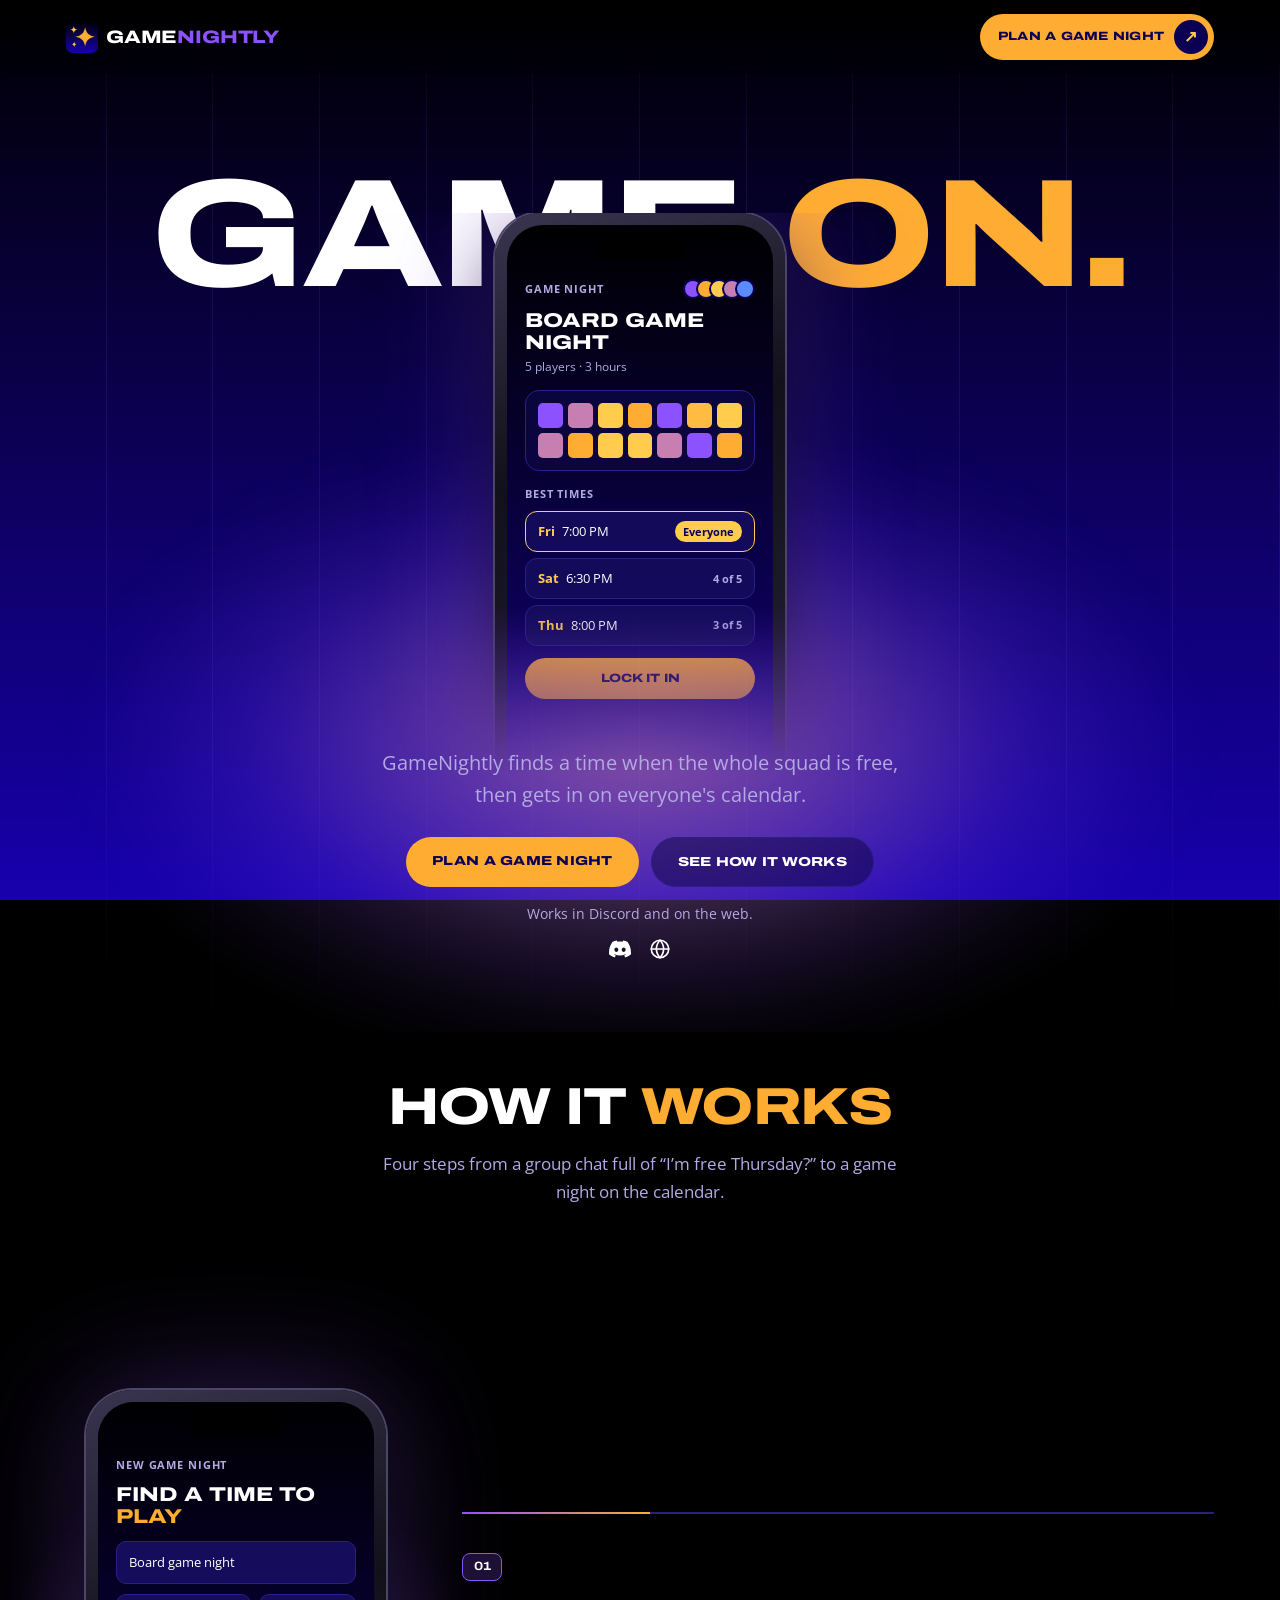
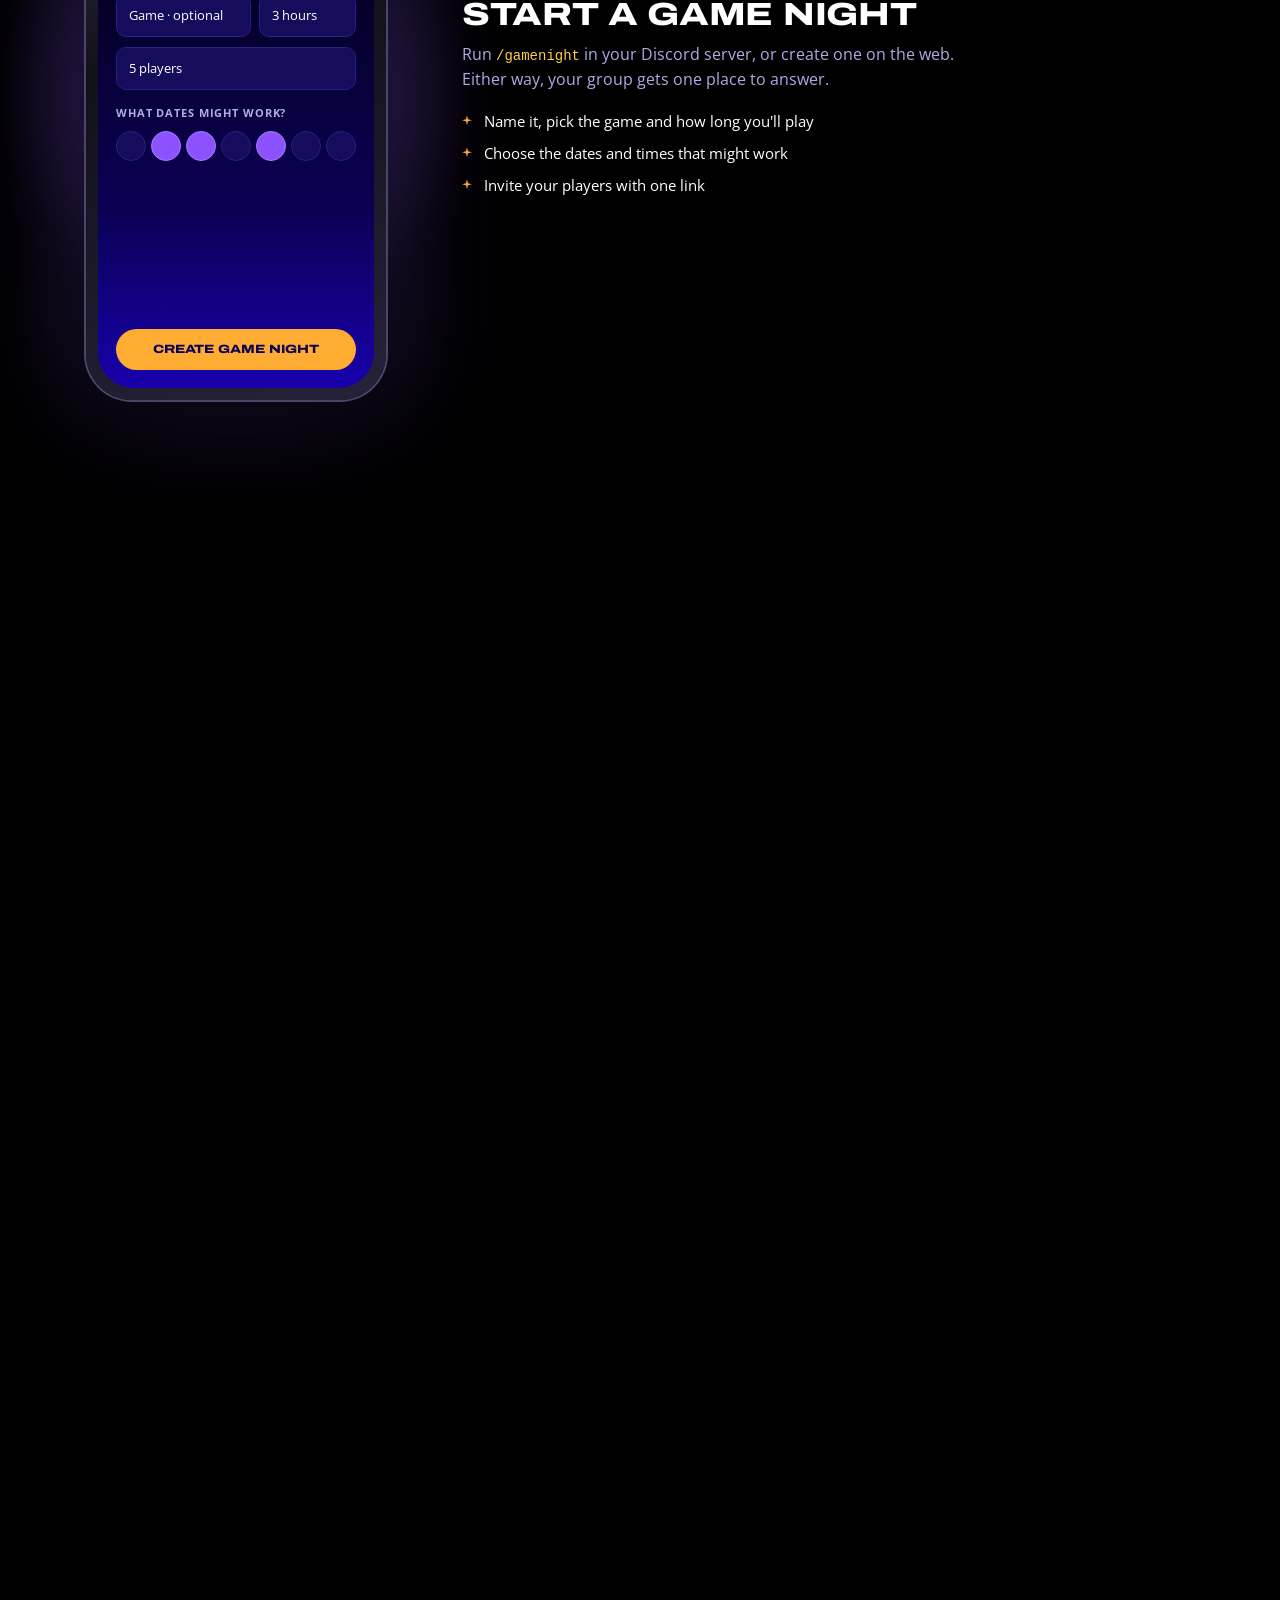
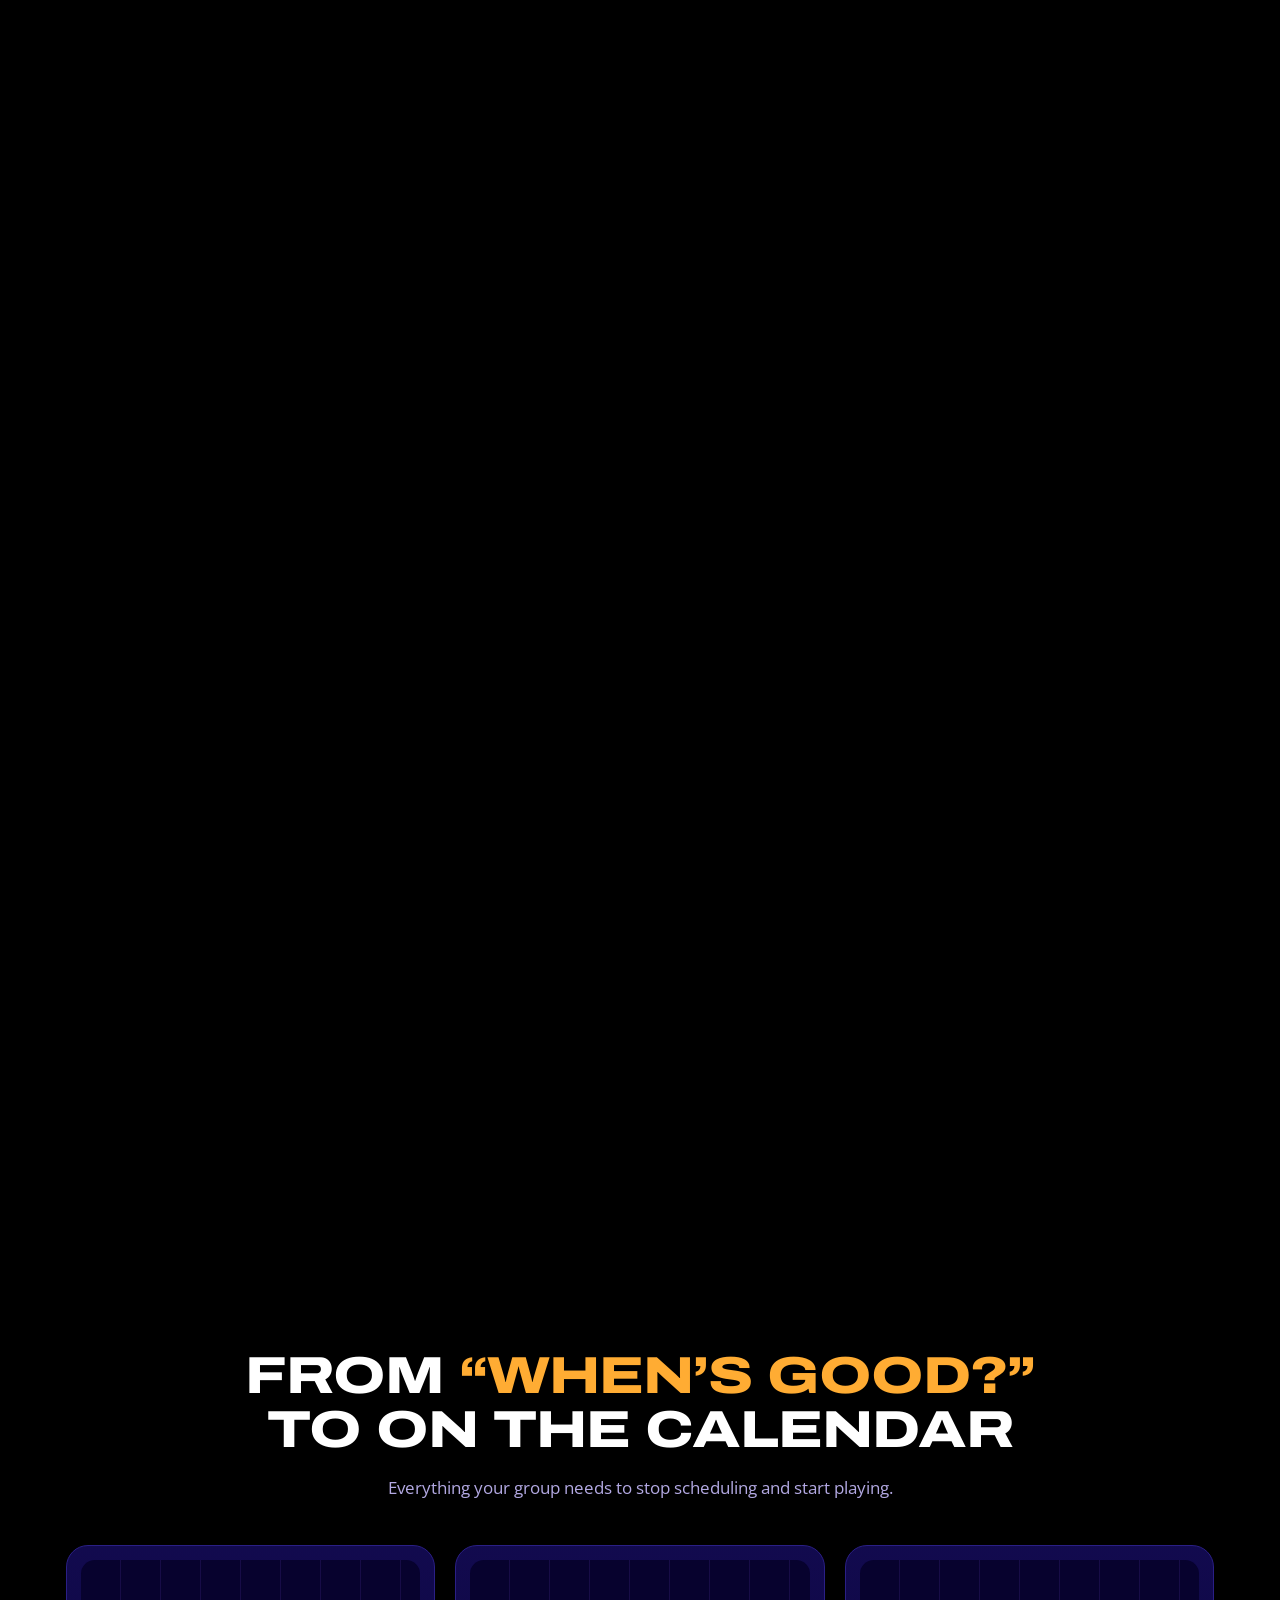
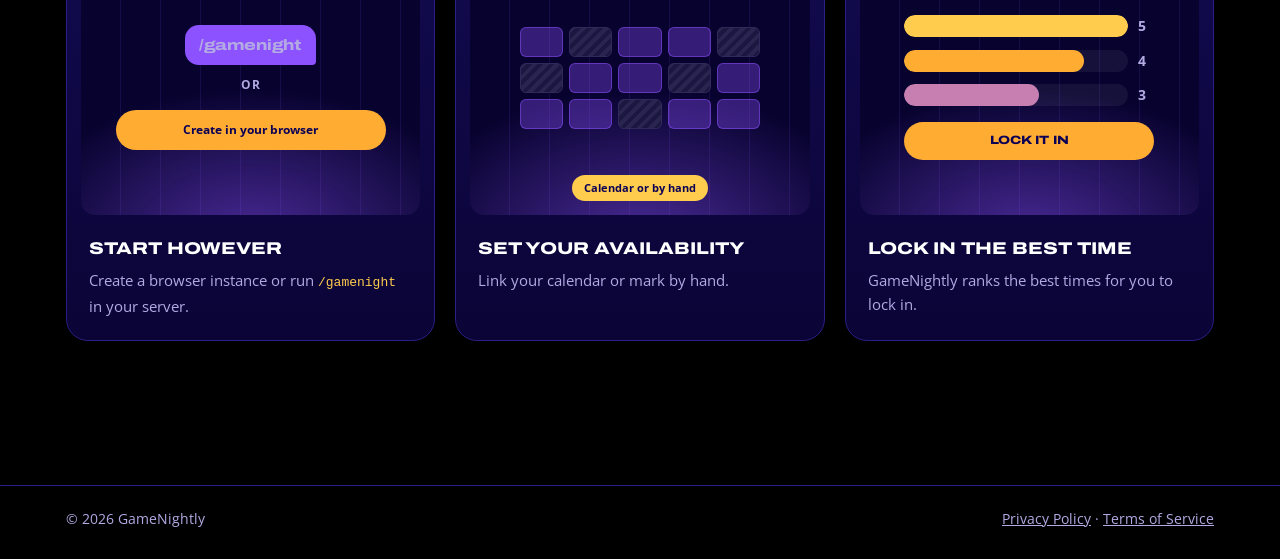
==== commit 70907180: "Homepage copy and card updates Rename the core-features section to "How it works", update the hero l" ====
--- a/index.html
+++ b/index.html
@@ -4,7 +4,7 @@
   <meta charset="utf-8" />
   <meta name="viewport" content="width=device-width, initial-scale=1" />
   <title>GameNightly</title>
-  <meta name="description" content="GameNightly finds a night your group is free and puts game night on everyone's calendar." />
+  <meta name="description" content="GameNightly finds a time when the whole squad is free, then gets in on everyone's calendar." />
   <link rel="icon" type="image/svg+xml" href="favicon.svg" />
   <link rel="preconnect" href="https://fonts.googleapis.com" />
   <link rel="preconnect" href="https://fonts.gstatic.com" crossorigin />
@@ -62,19 +62,23 @@
       </div>
 
       <div class="hero-copy">
-        <p>GameNightly finds a night when your whole group is free, then puts game night on everyone's calendar.</p>
+        <p>GameNightly finds a time when the whole squad is free, then gets in on everyone's calendar.</p>
         <div class="hero-actions">
           <a class="btn-pill btn-solid" href="https://gamenightly.aaglidd.workers.dev">Plan a game night</a>
           <a class="btn-pill btn-ghost" href="#how">See how it works</a>
         </div>
         <p class="hero-note">Works in Discord and on the web.</p>
+        <div class="hero-platforms">
+          <svg role="img" aria-label="Discord" viewBox="0 0 24 24" fill="currentColor"><title>Discord</title><path d="M20.317 4.3698a19.7913 19.7913 0 00-4.8851-1.5152.0741.0741 0 00-.0785.0371c-.211.3753-.4447.8648-.6083 1.2495-1.8447-.2762-3.68-.2762-5.4868 0-.1636-.3933-.4058-.8742-.6177-1.2495a.077.077 0 00-.0785-.037 19.7363 19.7363 0 00-4.8852 1.515.0699.0699 0 00-.0321.0277C.5334 9.0458-.319 13.5799.0992 18.0578a.0824.0824 0 00.0312.0561c2.0528 1.5076 4.0413 2.4228 5.9929 3.0294a.0777.0777 0 00.0842-.0276c.4616-.6304.8731-1.2952 1.226-1.9942a.076.076 0 00-.0416-.1057c-.6528-.2476-1.2743-.5495-1.8722-.8923a.077.077 0 01-.0076-.1277c.1258-.0943.2517-.1923.3718-.2914a.0743.0743 0 01.0776-.0105c3.9278 1.7933 8.18 1.7933 12.0614 0a.0739.0739 0 01.0785.0095c.1202.099.246.1981.3728.2924a.077.077 0 01-.0066.1276 12.2986 12.2986 0 01-1.873.8914.0766.0766 0 00-.0407.1067c.3604.698.7719 1.3628 1.225 1.9932a.076.076 0 00.0842.0286c1.961-.6067 3.9495-1.5219 6.0023-3.0294a.077.077 0 00.0313-.0552c.5004-5.177-.8382-9.6739-3.5485-13.6604a.061.061 0 00-.0312-.0286zM8.02 15.3312c-1.1825 0-2.1569-1.0857-2.1569-2.419 0-1.3332.9555-2.4189 2.157-2.4189 1.2108 0 2.1757 1.0952 2.1568 2.419 0 1.3332-.9555 2.4189-2.1569 2.4189zm7.9748 0c-1.1825 0-2.1569-1.0857-2.1569-2.419 0-1.3332.9554-2.4189 2.1569-2.4189 1.2108 0 2.1757 1.0952 2.1568 2.419 0 1.3332-.946 2.4189-2.1568 2.4189Z"/></svg>
+          <svg role="img" aria-label="Web" viewBox="0 0 24 24" fill="none" stroke="currentColor" stroke-width="1.8" stroke-linecap="round"><title>Web</title><circle cx="12" cy="12" r="9.5"/><path d="M2.5 12h19M12 2.5c2.6 2.8 3.9 6 3.9 9.5s-1.3 6.7-3.9 9.5c-2.6-2.8-3.9-6-3.9-9.5s1.3-6.7 3.9-9.5z"/></svg>
+        </div>
       </div>
     </section>
 
     <!-- Horizontal scroll: core features -->
     <section class="core" id="how" aria-labelledby="core-title">
       <div class="home-wrap core-head">
-        <h2 id="core-title" class="core-title">Discover GameNightly’s <span>core features</span></h2>
+        <h2 id="core-title" class="core-title">How it <span>works</span></h2>
         <p class="core-sub">Four steps from a group chat full of “I’m free Thursday?” to a game night on the calendar.</p>
       </div>
 
@@ -202,30 +206,15 @@
 
       <div class="product-grid">
         <article class="product">
-          <div class="product-art art-discord" aria-hidden="true">
+          <div class="product-art art-start" aria-hidden="true">
             <div class="chat">
               <p class="chat-cmd">/gamenight</p>
-              <div class="chat-bot">
-                <span class="chat-name">GameNightly</span>
-                <span>Board game night · pick your times</span>
-                <span class="chat-chip">Join</span>
-              </div>
-            </div>
-          </div>
-          <h3>Start in Discord</h3>
-          <p>Run <code>/gamenight</code> in your server and invite your friends without leaving the chat.</p>
-        </article>
-
-        <article class="product">
-          <div class="product-art art-web" aria-hidden="true">
-            <div class="mini-form">
-              <span class="mini-field">Board game night</span>
-              <span class="mini-field short">5 players</span>
-              <span class="mini-link">gamenightly · share link</span>
-            </div>
-          </div>
-          <h3>Or start on the web</h3>
-          <p>Create a game night in your browser and send the link to your group.</p>
+              <span class="art-or">or</span>
+              <span class="mini-link">Create in your browser</span>
+            </div>
+          </div>
+          <h3>Start however</h3>
+          <p>Create a browser instance or run <code>/gamenight</code> in your server.</p>
         </article>
 
         <article class="product">
@@ -235,22 +224,10 @@
               <span class="busy"></span><span></span><span></span><span class="busy"></span><span></span>
               <span></span><span></span><span class="busy"></span><span></span><span></span>
             </div>
-            <span class="art-tag">Free / busy only</span>
-          </div>
-          <h3>Link Google Calendar</h3>
-          <p>Optional. We check when you're busy, never what your events are.</p>
-        </article>
-
-        <article class="product">
-          <div class="product-art art-grid" aria-hidden="true">
-            <div class="mini-grid">
-              <span class="on"></span><span class="on"></span><span></span><span class="on"></span><span></span><span></span>
-              <span></span><span class="on"></span><span class="on"></span><span class="on"></span><span></span><span class="on"></span>
-              <span></span><span></span><span class="on"></span><span class="on"></span><span class="on"></span><span></span>
-            </div>
-          </div>
-          <h3>Or mark it by hand</h3>
-          <p>No calendar? Tap the times that work for you.</p>
+            <span class="art-tag">Calendar or by hand</span>
+          </div>
+          <h3>Set your availability</h3>
+          <p>Link your calendar or mark by hand.</p>
         </article>
 
         <article class="product">
@@ -259,22 +236,11 @@
               <li><span style="--w:100%;--c:#ffcc4d"></span><b>5</b></li>
               <li><span style="--w:80%;--c:#ffac33"></span><b>4</b></li>
               <li><span style="--w:60%;--c:#c67fb0"></span><b>3</b></li>
+              <li class="rank-lock">Lock it in</li>
             </ul>
           </div>
-          <h3>See the overlap</h3>
-          <p>GameNightly ranks the times when the most people are free.</p>
-        </article>
-
-        <article class="product">
-          <div class="product-art art-invite" aria-hidden="true">
-            <div class="mini-invite">
-              <span class="invite-day"><small>Fri</small>14</span>
-              <span class="invite-body"><b>Board game night</b>7:00 PM · 5 invited</span>
-              <span class="invite-check">✓</span>
-            </div>
-          </div>
-          <h3>Lock it in</h3>
-          <p>The organizer picks a time, and GameNightly adds it to their Google Calendar and invites the players.</p>
+          <h3>Lock in the best time</h3>
+          <p>GameNightly ranks the best times for you to lock in.</p>
         </article>
       </div>
     </section>
--- a/home.css
+++ b/home.css
@@ -131,6 +131,8 @@
 .btn-ghost { border: 1px solid var(--border); color: var(--text); background: rgba(12, 5, 64, 0.5); }
 .btn-ghost:hover { border-color: var(--purple); color: var(--text); background: rgba(140, 82, 255, 0.15); }
 .hero-note { margin: 16px 0 0; font-size: 14px; color: var(--muted); }
+.hero-platforms { display: flex; justify-content: center; gap: 18px; margin-top: 12px; color: var(--text); }
+.hero-platforms svg { width: 22px; height: 22px; }
 
 /* ---------- horizontal scroll: core features ---------- */
 /* Desktop with motion: the stage pins while the page scrolls, and scroll
@@ -228,8 +230,7 @@
 .features-sub { margin: 16px auto 44px; max-width: 520px; text-align: center; color: var(--muted); font-size: 17px; }
 
 .product-grid { display: grid; grid-template-columns: 1fr; gap: 20px; }
-@media (min-width: 640px) { .product-grid { grid-template-columns: repeat(2, 1fr); } }
-@media (min-width: 960px) { .product-grid { grid-template-columns: repeat(3, 1fr); } }
+@media (min-width: 760px) { .product-grid { grid-template-columns: repeat(3, 1fr); } }
 
 .product {
   padding: 14px 14px 22px; border-radius: 22px;
@@ -256,17 +257,14 @@
     #07022e; }
 .art-tag { position: absolute; bottom: 14px; left: 50%; transform: translateX(-50%); padding: 4px 12px; border-radius: 999px; background: var(--yellow); color: var(--ink); font-size: 11px; font-weight: 700; white-space: nowrap; }
 
-/* Discord */
+/* Start */
+.art-or { justify-self: center; font-size: 12px; font-weight: 700; color: var(--muted); text-transform: uppercase; letter-spacing: 0.08em; }
+.art-start .chat-cmd { justify-self: center; }
+.art-start .mini-link { display: block; }
 .chat { width: 100%; max-width: 270px; display: grid; gap: 10px; text-align: left; }
 .chat-cmd { margin: 0; justify-self: end; padding: 8px 14px; border-radius: 14px 14px 4px 14px; background: var(--purple); font-size: 14px; }
-.chat-bot { display: grid; gap: 4px; padding: 12px 14px; border-radius: 14px 14px 14px 4px; background: var(--surface-2); border: 1px solid var(--border); font-size: 13px; }
-.chat-name { font-weight: 700; color: var(--orange); font-size: 12px; }
-.chat-chip { justify-self: start; margin-top: 4px; padding: 4px 14px; border-radius: 6px; background: var(--orange); color: var(--ink); font-weight: 700; font-size: 12px; }
-
-/* Web */
-.mini-form { width: 100%; max-width: 250px; display: grid; gap: 8px; }
+
 .mini-field { padding: 10px 12px; border-radius: 10px; background: var(--surface-2); border: 1px solid var(--border); font-size: 13px; text-align: left; }
-.mini-field.short { width: 60%; }
 .mini-link { margin-top: 6px; padding: 10px 12px; border-radius: 999px; background: var(--orange); color: var(--ink); font-weight: 700; font-size: 12px; text-align: center; }
 
 /* Calendar */
@@ -274,7 +272,7 @@
 .mini-cal span { height: 30px; border-radius: 6px; background: rgba(140, 82, 255, 0.35); border: 1px solid rgba(140, 82, 255, 0.5); }
 .mini-cal span.busy { background: repeating-linear-gradient(135deg, #2a2550 0 4px, #1b1740 4px 8px); border-color: #2f2a5a; }
 
-/* Mark by hand */
+/* Availability grid (phone screen) */
 .mini-grid { display: grid; grid-template-columns: repeat(6, 1fr); gap: 6px; width: 100%; max-width: 250px; }
 .mini-grid span { aspect-ratio: 1; border-radius: 6px; background: var(--cell, #1f166e); border: 1px solid var(--border); }
 .mini-grid span.on { background: var(--purple); border-color: #a87bff; box-shadow: 0 0 12px rgba(140, 82, 255, 0.5); }
@@ -285,14 +283,14 @@
 .mini-rank span { flex: 1; height: 22px; border-radius: 999px; background: rgba(255, 255, 255, 0.06); position: relative; overflow: hidden; }
 .mini-rank span::before { content: ""; position: absolute; inset: 0 auto 0 0; width: var(--w); border-radius: inherit; background: var(--c); }
 .mini-rank b { width: 16px; color: var(--muted); font-size: 14px; }
-
-/* Invite */
+.mini-rank .rank-lock { justify-content: center; margin-top: 4px; padding: 9px; border-radius: 999px; background: var(--orange); color: var(--ink); font-family: var(--font-display); font-stretch: 125%; font-weight: 800; font-size: 12px; text-transform: uppercase; }
+
+/* Invite (phone screen) */
 .mini-invite { display: flex; align-items: center; gap: 12px; width: 100%; max-width: 270px; padding: 12px; border-radius: 14px; background: var(--surface-2); border: 1px solid var(--yellow); text-align: left; }
 .invite-day { display: grid; place-items: center; flex: none; width: 48px; height: 52px; border-radius: 10px; background: var(--orange); color: var(--ink); font-weight: 800; font-size: 20px; line-height: 1; }
 .invite-day small { font-size: 10px; text-transform: uppercase; }
 .invite-body { flex: 1; display: grid; font-size: 12px; color: var(--muted); }
 .invite-body b { color: var(--text); font-size: 13px; }
-.invite-check { display: grid; place-items: center; flex: none; width: 26px; height: 26px; border-radius: 50%; background: var(--yellow); color: var(--ink); font-weight: 800; font-size: 14px; }
 
 /* ---------- footer ---------- */
 .home-footer { border-top: 1px solid var(--border); padding: 22px 0 30px; color: var(--muted); font-size: 14px; }
